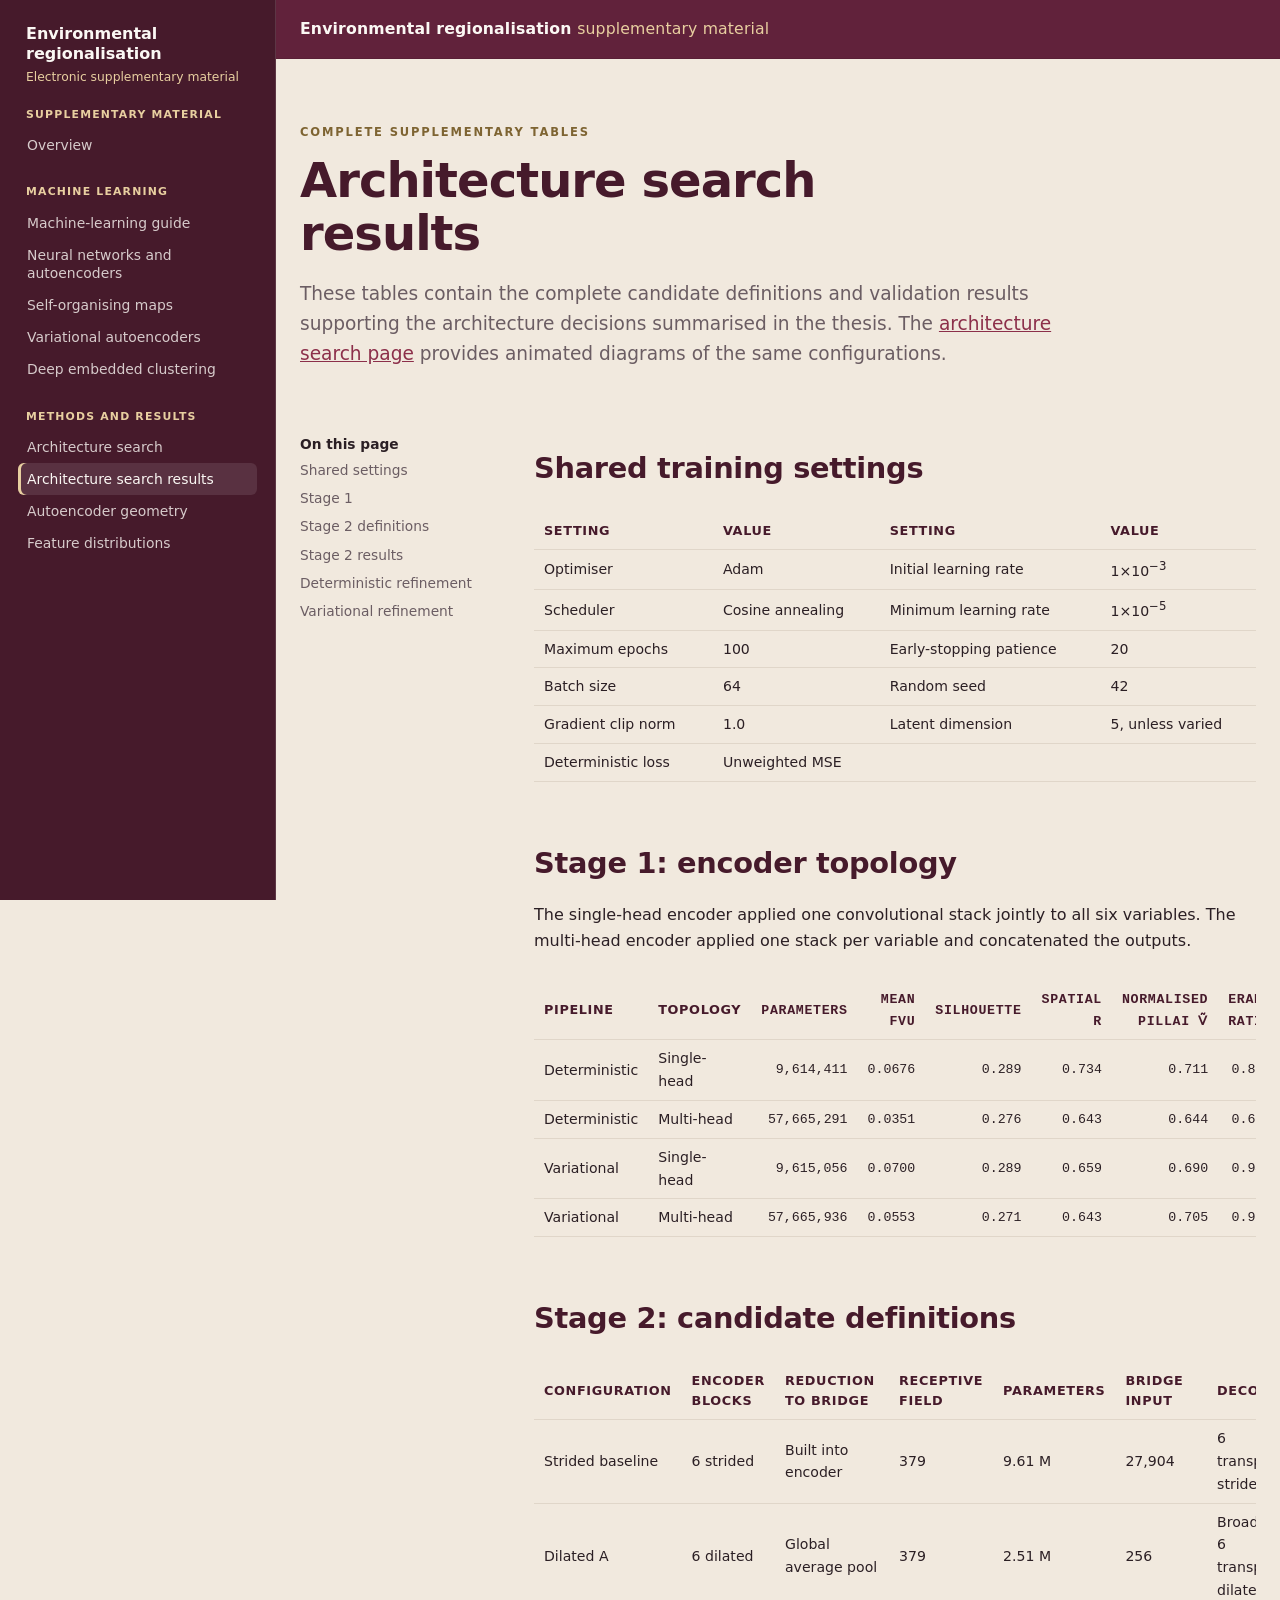
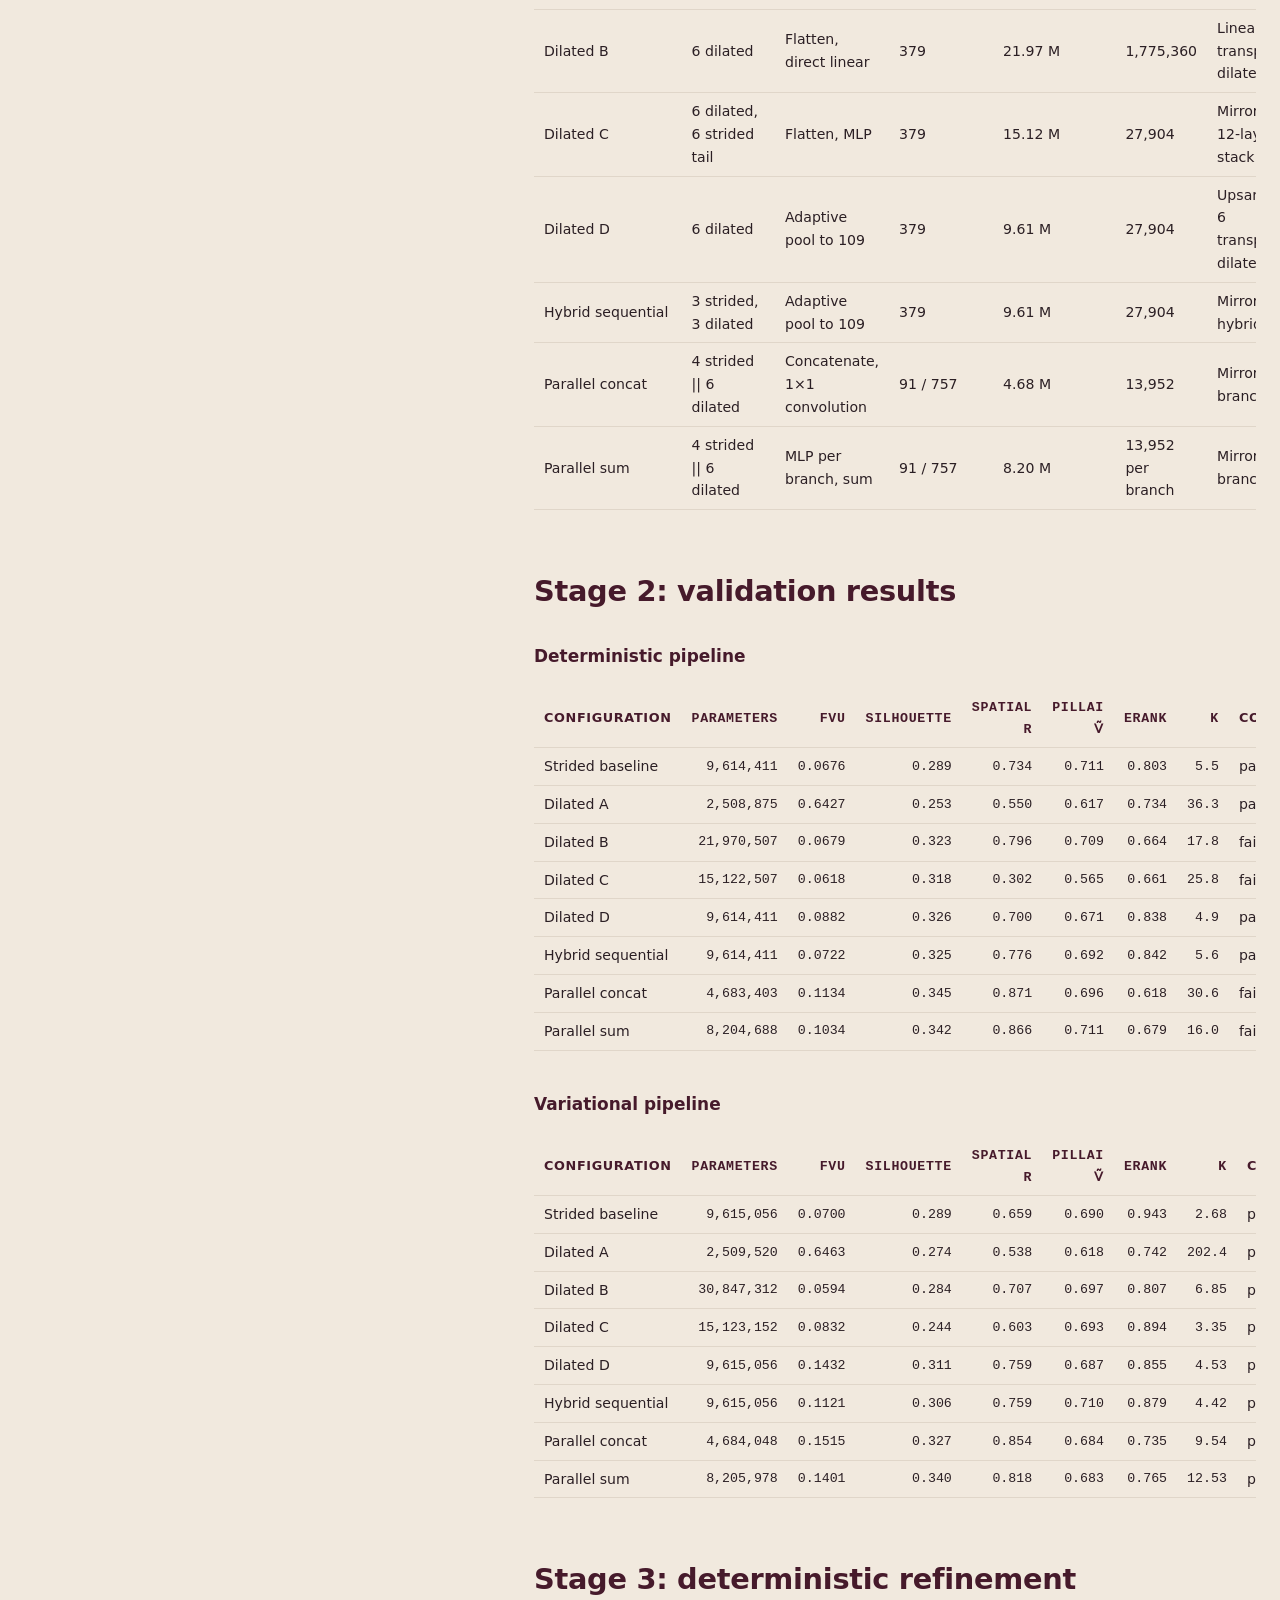
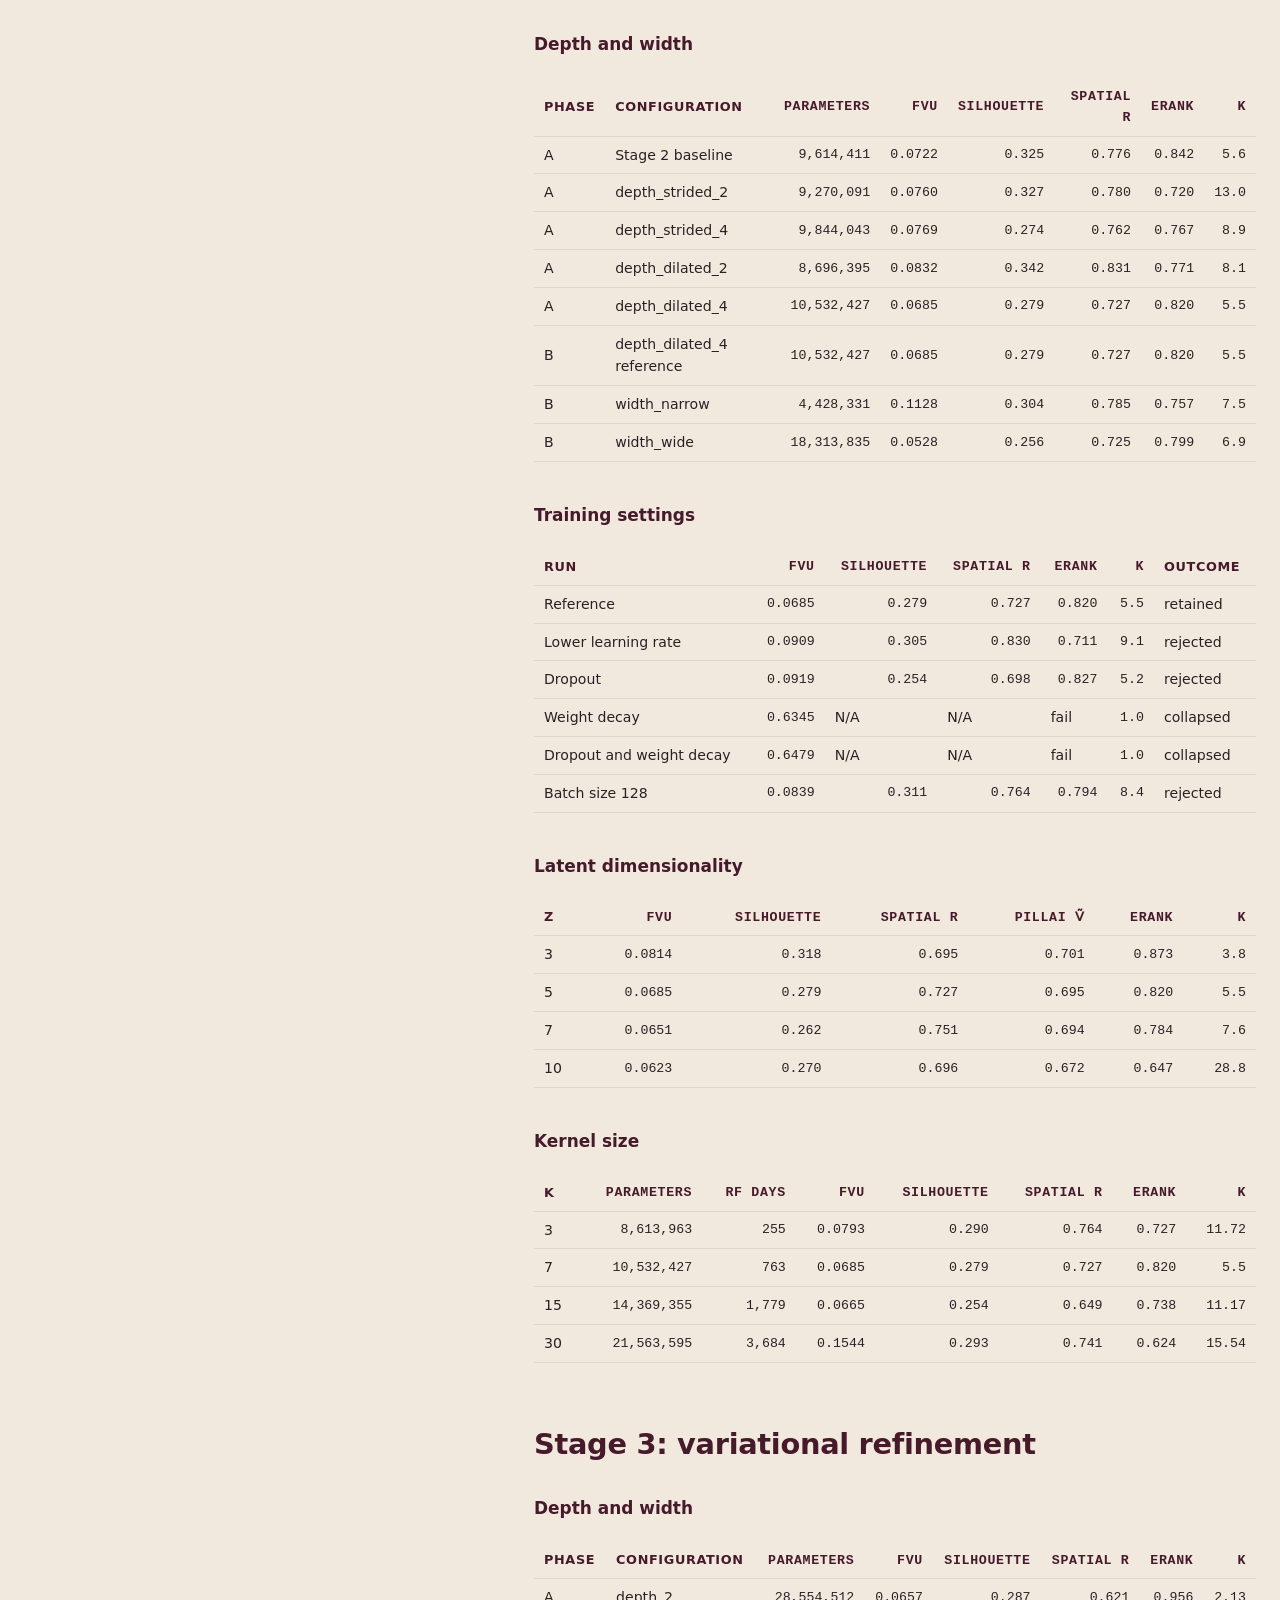
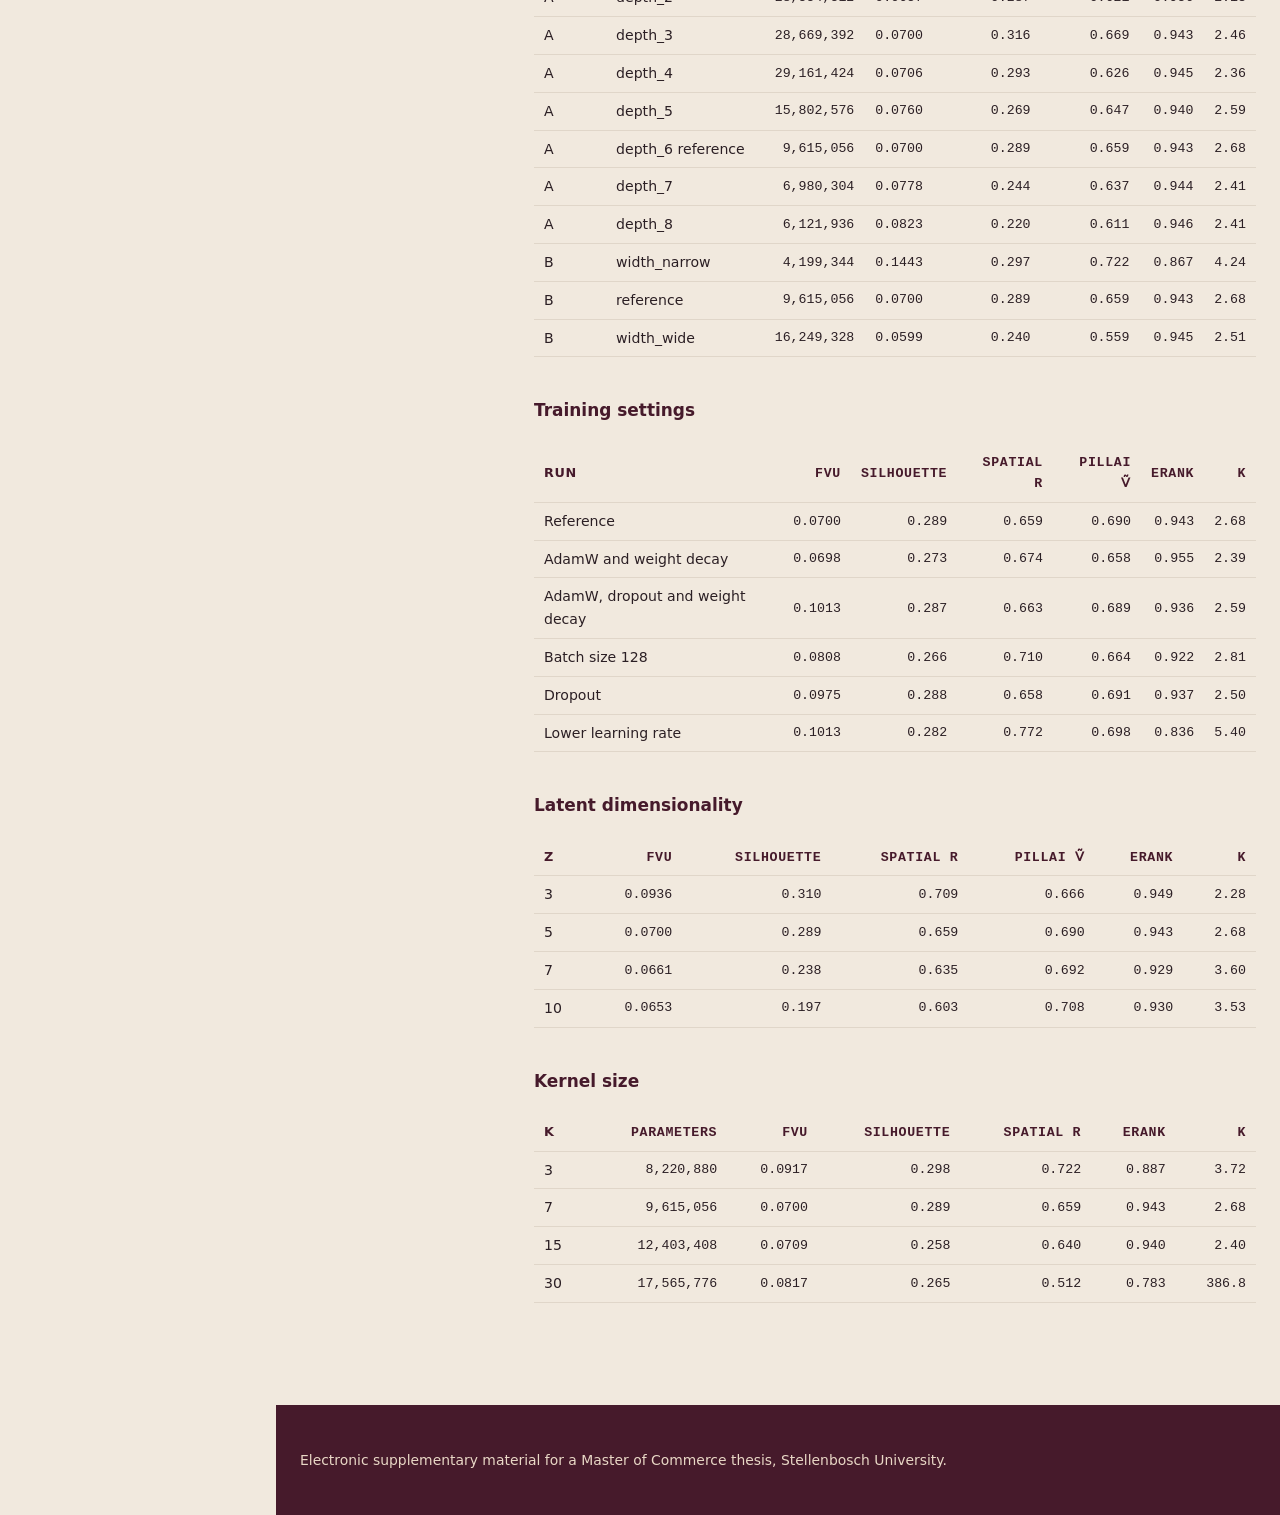
==== architecture-results.html @ 6220f5b0 "Expand machine-learning supplementary material" ====
<!doctype html>
<html lang="en-GB">
<head>
<meta charset="utf-8"><meta name="viewport" content="width=device-width, initial-scale=1">
<title>Architecture search results | Environmental regionalisation supplementary material</title>
<meta name="description" content="Complete candidate definitions and validation tables from the three-stage autoencoder architecture search.">
<meta name="robots" content="noindex, nofollow, noarchive, nosnippet, noimageindex, notranslate">
<link rel="stylesheet" href="css/styles.css"><script defer src="js/site-nav.js"></script>
</head>
<body data-page="architecture-results">
<header class="site-header"><div class="wrap"><a class="brand" href="index.html">Environmental regionalisation <span>supplementary material</span></a></div></header>
<main>
<section class="hero"><div class="wrap"><p class="eyebrow">Complete supplementary tables</p><h1>Architecture search results</h1><p class="lede">These tables contain the complete candidate definitions and validation results supporting the architecture decisions summarised in the thesis. The <a href="architectures.html">architecture search page</a> provides animated diagrams of the same configurations.</p></div></section>
<div class="wrap layout">
<aside class="toc" aria-label="Page contents"><strong>On this page</strong><a href="#settings">Shared settings</a><a href="#stage1">Stage 1</a><a href="#stage2-definitions">Stage 2 definitions</a><a href="#stage2-results">Stage 2 results</a><a href="#stage3-det">Deterministic refinement</a><a href="#stage3-vae">Variational refinement</a></aside>
<div class="longform">
<section id="settings"><h2>Shared training settings</h2><div class="table-scroll"><table><thead><tr><th>Setting</th><th>Value</th><th>Setting</th><th>Value</th></tr></thead><tbody><tr><td>Optimiser</td><td>Adam</td><td>Initial learning rate</td><td>1&times;10<sup>&minus;3</sup></td></tr><tr><td>Scheduler</td><td>Cosine annealing</td><td>Minimum learning rate</td><td>1&times;10<sup>&minus;5</sup></td></tr><tr><td>Maximum epochs</td><td>100</td><td>Early-stopping patience</td><td>20</td></tr><tr><td>Batch size</td><td>64</td><td>Random seed</td><td>42</td></tr><tr><td>Gradient clip norm</td><td>1.0</td><td>Latent dimension</td><td>5, unless varied</td></tr><tr><td>Deterministic loss</td><td>Unweighted MSE</td><td></td><td></td></tr></tbody></table></div></section>

<section id="stage1"><h2>Stage 1: encoder topology</h2><p>The single-head encoder applied one convolutional stack jointly to all six variables. The multi-head encoder applied one stack per variable and concatenated the outputs.</p><div class="table-scroll"><table><thead><tr><th>Pipeline</th><th>Topology</th><th class="num">Parameters</th><th class="num">Mean FVU</th><th class="num">Silhouette</th><th class="num">Spatial r</th><th class="num">Normalised Pillai V&#771;</th><th class="num">Erank ratio</th><th class="num">&kappa;</th><th>Collapse</th></tr></thead><tbody><tr><td>Deterministic</td><td>Single-head</td><td class="num">9,614,411</td><td class="num">0.0676</td><td class="num">0.289</td><td class="num">0.734</td><td class="num">0.711</td><td class="num">0.803</td><td class="num">5.5</td><td>pass</td></tr><tr><td>Deterministic</td><td>Multi-head</td><td class="num">57,665,291</td><td class="num">0.0351</td><td class="num">0.276</td><td class="num">0.643</td><td class="num">0.644</td><td class="num">0.614</td><td class="num">79.1</td><td>fail</td></tr><tr><td>Variational</td><td>Single-head</td><td class="num">9,615,056</td><td class="num">0.0700</td><td class="num">0.289</td><td class="num">0.659</td><td class="num">0.690</td><td class="num">0.943</td><td class="num">2.68</td><td>pass</td></tr><tr><td>Variational</td><td>Multi-head</td><td class="num">57,665,936</td><td class="num">0.0553</td><td class="num">0.271</td><td class="num">0.643</td><td class="num">0.705</td><td class="num">0.937</td><td class="num">2.90</td><td>pass</td></tr></tbody></table></div></section>

<section id="stage2-definitions"><h2>Stage 2: candidate definitions</h2><div class="table-scroll"><table><thead><tr><th>Configuration</th><th>Encoder blocks</th><th>Reduction to bridge</th><th>Receptive field</th><th>Parameters</th><th>Bridge input</th><th>Decoder</th></tr></thead><tbody><tr><td>Strided baseline</td><td>6 strided</td><td>Built into encoder</td><td>379</td><td>9.61 M</td><td>27,904</td><td>6 transposed strided</td></tr><tr><td>Dilated A</td><td>6 dilated</td><td>Global average pool</td><td>379</td><td>2.51 M</td><td>256</td><td>Broadcast, 6 transposed dilated</td></tr><tr><td>Dilated B</td><td>6 dilated</td><td>Flatten, direct linear</td><td>379</td><td>21.97 M</td><td>1,775,360</td><td>Linear, 6 transposed dilated</td></tr><tr><td>Dilated C</td><td>6 dilated, 6 strided tail</td><td>Flatten, MLP</td><td>379</td><td>15.12 M</td><td>27,904</td><td>Mirrored 12-layer stack</td></tr><tr><td>Dilated D</td><td>6 dilated</td><td>Adaptive pool to 109</td><td>379</td><td>9.61 M</td><td>27,904</td><td>Upsample, 6 transposed dilated</td></tr><tr><td>Hybrid sequential</td><td>3 strided, 3 dilated</td><td>Adaptive pool to 109</td><td>379</td><td>9.61 M</td><td>27,904</td><td>Mirrored hybrid</td></tr><tr><td>Parallel concat</td><td>4 strided || 6 dilated</td><td>Concatenate, 1&times;1 convolution</td><td>91 / 757</td><td>4.68 M</td><td>13,952</td><td>Mirrored branches</td></tr><tr><td>Parallel sum</td><td>4 strided || 6 dilated</td><td>MLP per branch, sum</td><td>91 / 757</td><td>8.20 M</td><td>13,952 per branch</td><td>Mirrored branches</td></tr></tbody></table></div></section>

<section id="stage2-results"><h2>Stage 2: validation results</h2><h3>Deterministic pipeline</h3><div class="table-scroll"><table><thead><tr><th>Configuration</th><th class="num">Parameters</th><th class="num">FVU</th><th class="num">Silhouette</th><th class="num">Spatial r</th><th class="num">Pillai V&#771;</th><th class="num">Erank</th><th class="num">&kappa;</th><th>Collapse</th></tr></thead><tbody>
<tr><td>Strided baseline</td><td class="num">9,614,411</td><td class="num">0.0676</td><td class="num">0.289</td><td class="num">0.734</td><td class="num">0.711</td><td class="num">0.803</td><td class="num">5.5</td><td>pass</td></tr><tr><td>Dilated A</td><td class="num">2,508,875</td><td class="num">0.6427</td><td class="num">0.253</td><td class="num">0.550</td><td class="num">0.617</td><td class="num">0.734</td><td class="num">36.3</td><td>pass</td></tr><tr><td>Dilated B</td><td class="num">21,970,507</td><td class="num">0.0679</td><td class="num">0.323</td><td class="num">0.796</td><td class="num">0.709</td><td class="num">0.664</td><td class="num">17.8</td><td>fail</td></tr><tr><td>Dilated C</td><td class="num">15,122,507</td><td class="num">0.0618</td><td class="num">0.318</td><td class="num">0.302</td><td class="num">0.565</td><td class="num">0.661</td><td class="num">25.8</td><td>fail</td></tr><tr><td>Dilated D</td><td class="num">9,614,411</td><td class="num">0.0882</td><td class="num">0.326</td><td class="num">0.700</td><td class="num">0.671</td><td class="num">0.838</td><td class="num">4.9</td><td>pass</td></tr><tr><td>Hybrid sequential</td><td class="num">9,614,411</td><td class="num">0.0722</td><td class="num">0.325</td><td class="num">0.776</td><td class="num">0.692</td><td class="num">0.842</td><td class="num">5.6</td><td>pass</td></tr><tr><td>Parallel concat</td><td class="num">4,683,403</td><td class="num">0.1134</td><td class="num">0.345</td><td class="num">0.871</td><td class="num">0.696</td><td class="num">0.618</td><td class="num">30.6</td><td>fail</td></tr><tr><td>Parallel sum</td><td class="num">8,204,688</td><td class="num">0.1034</td><td class="num">0.342</td><td class="num">0.866</td><td class="num">0.711</td><td class="num">0.679</td><td class="num">16.0</td><td>fail</td></tr></tbody></table></div>
<h3>Variational pipeline</h3><div class="table-scroll"><table><thead><tr><th>Configuration</th><th class="num">Parameters</th><th class="num">FVU</th><th class="num">Silhouette</th><th class="num">Spatial r</th><th class="num">Pillai V&#771;</th><th class="num">Erank</th><th class="num">&kappa;</th><th>Collapse</th></tr></thead><tbody>
<tr><td>Strided baseline</td><td class="num">9,615,056</td><td class="num">0.0700</td><td class="num">0.289</td><td class="num">0.659</td><td class="num">0.690</td><td class="num">0.943</td><td class="num">2.68</td><td>pass</td></tr><tr><td>Dilated A</td><td class="num">2,509,520</td><td class="num">0.6463</td><td class="num">0.274</td><td class="num">0.538</td><td class="num">0.618</td><td class="num">0.742</td><td class="num">202.4</td><td>pass</td></tr><tr><td>Dilated B</td><td class="num">30,847,312</td><td class="num">0.0594</td><td class="num">0.284</td><td class="num">0.707</td><td class="num">0.697</td><td class="num">0.807</td><td class="num">6.85</td><td>pass</td></tr><tr><td>Dilated C</td><td class="num">15,123,152</td><td class="num">0.0832</td><td class="num">0.244</td><td class="num">0.603</td><td class="num">0.693</td><td class="num">0.894</td><td class="num">3.35</td><td>pass</td></tr><tr><td>Dilated D</td><td class="num">9,615,056</td><td class="num">0.1432</td><td class="num">0.311</td><td class="num">0.759</td><td class="num">0.687</td><td class="num">0.855</td><td class="num">4.53</td><td>pass</td></tr><tr><td>Hybrid sequential</td><td class="num">9,615,056</td><td class="num">0.1121</td><td class="num">0.306</td><td class="num">0.759</td><td class="num">0.710</td><td class="num">0.879</td><td class="num">4.42</td><td>pass</td></tr><tr><td>Parallel concat</td><td class="num">4,684,048</td><td class="num">0.1515</td><td class="num">0.327</td><td class="num">0.854</td><td class="num">0.684</td><td class="num">0.735</td><td class="num">9.54</td><td>pass</td></tr><tr><td>Parallel sum</td><td class="num">8,205,978</td><td class="num">0.1401</td><td class="num">0.340</td><td class="num">0.818</td><td class="num">0.683</td><td class="num">0.765</td><td class="num">12.53</td><td>pass</td></tr></tbody></table></div></section>

<section id="stage3-det"><h2>Stage 3: deterministic refinement</h2><h3>Depth and width</h3><div class="table-scroll"><table><thead><tr><th>Phase</th><th>Configuration</th><th class="num">Parameters</th><th class="num">FVU</th><th class="num">Silhouette</th><th class="num">Spatial r</th><th class="num">Erank</th><th class="num">&kappa;</th></tr></thead><tbody><tr><td>A</td><td>Stage 2 baseline</td><td class="num">9,614,411</td><td class="num">0.0722</td><td class="num">0.325</td><td class="num">0.776</td><td class="num">0.842</td><td class="num">5.6</td></tr><tr><td>A</td><td>depth_strided_2</td><td class="num">9,270,091</td><td class="num">0.0760</td><td class="num">0.327</td><td class="num">0.780</td><td class="num">0.720</td><td class="num">13.0</td></tr><tr><td>A</td><td>depth_strided_4</td><td class="num">9,844,043</td><td class="num">0.0769</td><td class="num">0.274</td><td class="num">0.762</td><td class="num">0.767</td><td class="num">8.9</td></tr><tr><td>A</td><td>depth_dilated_2</td><td class="num">8,696,395</td><td class="num">0.0832</td><td class="num">0.342</td><td class="num">0.831</td><td class="num">0.771</td><td class="num">8.1</td></tr><tr><td>A</td><td>depth_dilated_4</td><td class="num">10,532,427</td><td class="num">0.0685</td><td class="num">0.279</td><td class="num">0.727</td><td class="num">0.820</td><td class="num">5.5</td></tr><tr><td>B</td><td>depth_dilated_4 reference</td><td class="num">10,532,427</td><td class="num">0.0685</td><td class="num">0.279</td><td class="num">0.727</td><td class="num">0.820</td><td class="num">5.5</td></tr><tr><td>B</td><td>width_narrow</td><td class="num">4,428,331</td><td class="num">0.1128</td><td class="num">0.304</td><td class="num">0.785</td><td class="num">0.757</td><td class="num">7.5</td></tr><tr><td>B</td><td>width_wide</td><td class="num">18,313,835</td><td class="num">0.0528</td><td class="num">0.256</td><td class="num">0.725</td><td class="num">0.799</td><td class="num">6.9</td></tr></tbody></table></div>
<h3>Training settings</h3><div class="table-scroll"><table><thead><tr><th>Run</th><th class="num">FVU</th><th class="num">Silhouette</th><th class="num">Spatial r</th><th class="num">Erank</th><th class="num">&kappa;</th><th>Outcome</th></tr></thead><tbody><tr><td>Reference</td><td class="num">0.0685</td><td class="num">0.279</td><td class="num">0.727</td><td class="num">0.820</td><td class="num">5.5</td><td>retained</td></tr><tr><td>Lower learning rate</td><td class="num">0.0909</td><td class="num">0.305</td><td class="num">0.830</td><td class="num">0.711</td><td class="num">9.1</td><td>rejected</td></tr><tr><td>Dropout</td><td class="num">0.0919</td><td class="num">0.254</td><td class="num">0.698</td><td class="num">0.827</td><td class="num">5.2</td><td>rejected</td></tr><tr><td>Weight decay</td><td class="num">0.6345</td><td>N/A</td><td>N/A</td><td>fail</td><td class="num">1.0</td><td>collapsed</td></tr><tr><td>Dropout and weight decay</td><td class="num">0.6479</td><td>N/A</td><td>N/A</td><td>fail</td><td class="num">1.0</td><td>collapsed</td></tr><tr><td>Batch size 128</td><td class="num">0.0839</td><td class="num">0.311</td><td class="num">0.764</td><td class="num">0.794</td><td class="num">8.4</td><td>rejected</td></tr></tbody></table></div>
<h3>Latent dimensionality</h3><div class="table-scroll"><table><thead><tr><th>z</th><th class="num">FVU</th><th class="num">Silhouette</th><th class="num">Spatial r</th><th class="num">Pillai V&#771;</th><th class="num">Erank</th><th class="num">&kappa;</th></tr></thead><tbody><tr><td>3</td><td class="num">0.0814</td><td class="num">0.318</td><td class="num">0.695</td><td class="num">0.701</td><td class="num">0.873</td><td class="num">3.8</td></tr><tr><td>5</td><td class="num">0.0685</td><td class="num">0.279</td><td class="num">0.727</td><td class="num">0.695</td><td class="num">0.820</td><td class="num">5.5</td></tr><tr><td>7</td><td class="num">0.0651</td><td class="num">0.262</td><td class="num">0.751</td><td class="num">0.694</td><td class="num">0.784</td><td class="num">7.6</td></tr><tr><td>10</td><td class="num">0.0623</td><td class="num">0.270</td><td class="num">0.696</td><td class="num">0.672</td><td class="num">0.647</td><td class="num">28.8</td></tr></tbody></table></div>
<h3>Kernel size</h3><div class="table-scroll"><table><thead><tr><th>k</th><th class="num">Parameters</th><th class="num">RF days</th><th class="num">FVU</th><th class="num">Silhouette</th><th class="num">Spatial r</th><th class="num">Erank</th><th class="num">&kappa;</th></tr></thead><tbody><tr><td>3</td><td class="num">8,613,963</td><td class="num">255</td><td class="num">0.0793</td><td class="num">0.290</td><td class="num">0.764</td><td class="num">0.727</td><td class="num">11.72</td></tr><tr><td>7</td><td class="num">10,532,427</td><td class="num">763</td><td class="num">0.0685</td><td class="num">0.279</td><td class="num">0.727</td><td class="num">0.820</td><td class="num">5.5</td></tr><tr><td>15</td><td class="num">14,369,355</td><td class="num">1,779</td><td class="num">0.0665</td><td class="num">0.254</td><td class="num">0.649</td><td class="num">0.738</td><td class="num">11.17</td></tr><tr><td>30</td><td class="num">21,563,595</td><td class="num">3,684</td><td class="num">0.1544</td><td class="num">0.293</td><td class="num">0.741</td><td class="num">0.624</td><td class="num">15.54</td></tr></tbody></table></div></section>

<section id="stage3-vae"><h2>Stage 3: variational refinement</h2><h3>Depth and width</h3><div class="table-scroll"><table><thead><tr><th>Phase</th><th>Configuration</th><th class="num">Parameters</th><th class="num">FVU</th><th class="num">Silhouette</th><th class="num">Spatial r</th><th class="num">Erank</th><th class="num">&kappa;</th></tr></thead><tbody><tr><td>A</td><td>depth_2</td><td class="num">28,554,512</td><td class="num">0.0657</td><td class="num">0.287</td><td class="num">0.621</td><td class="num">0.956</td><td class="num">2.13</td></tr><tr><td>A</td><td>depth_3</td><td class="num">28,669,392</td><td class="num">0.0700</td><td class="num">0.316</td><td class="num">0.669</td><td class="num">0.943</td><td class="num">2.46</td></tr><tr><td>A</td><td>depth_4</td><td class="num">29,161,424</td><td class="num">0.0706</td><td class="num">0.293</td><td class="num">0.626</td><td class="num">0.945</td><td class="num">2.36</td></tr><tr><td>A</td><td>depth_5</td><td class="num">15,802,576</td><td class="num">0.0760</td><td class="num">0.269</td><td class="num">0.647</td><td class="num">0.940</td><td class="num">2.59</td></tr><tr><td>A</td><td>depth_6 reference</td><td class="num">9,615,056</td><td class="num">0.0700</td><td class="num">0.289</td><td class="num">0.659</td><td class="num">0.943</td><td class="num">2.68</td></tr><tr><td>A</td><td>depth_7</td><td class="num">6,980,304</td><td class="num">0.0778</td><td class="num">0.244</td><td class="num">0.637</td><td class="num">0.944</td><td class="num">2.41</td></tr><tr><td>A</td><td>depth_8</td><td class="num">6,121,936</td><td class="num">0.0823</td><td class="num">0.220</td><td class="num">0.611</td><td class="num">0.946</td><td class="num">2.41</td></tr><tr><td>B</td><td>width_narrow</td><td class="num">4,199,344</td><td class="num">0.1443</td><td class="num">0.297</td><td class="num">0.722</td><td class="num">0.867</td><td class="num">4.24</td></tr><tr><td>B</td><td>reference</td><td class="num">9,615,056</td><td class="num">0.0700</td><td class="num">0.289</td><td class="num">0.659</td><td class="num">0.943</td><td class="num">2.68</td></tr><tr><td>B</td><td>width_wide</td><td class="num">16,249,328</td><td class="num">0.0599</td><td class="num">0.240</td><td class="num">0.559</td><td class="num">0.945</td><td class="num">2.51</td></tr></tbody></table></div>
<h3>Training settings</h3><div class="table-scroll"><table><thead><tr><th>Run</th><th class="num">FVU</th><th class="num">Silhouette</th><th class="num">Spatial r</th><th class="num">Pillai V&#771;</th><th class="num">Erank</th><th class="num">&kappa;</th></tr></thead><tbody><tr><td>Reference</td><td class="num">0.0700</td><td class="num">0.289</td><td class="num">0.659</td><td class="num">0.690</td><td class="num">0.943</td><td class="num">2.68</td></tr><tr><td>AdamW and weight decay</td><td class="num">0.0698</td><td class="num">0.273</td><td class="num">0.674</td><td class="num">0.658</td><td class="num">0.955</td><td class="num">2.39</td></tr><tr><td>AdamW, dropout and weight decay</td><td class="num">0.1013</td><td class="num">0.287</td><td class="num">0.663</td><td class="num">0.689</td><td class="num">0.936</td><td class="num">2.59</td></tr><tr><td>Batch size 128</td><td class="num">0.0808</td><td class="num">0.266</td><td class="num">0.710</td><td class="num">0.664</td><td class="num">0.922</td><td class="num">2.81</td></tr><tr><td>Dropout</td><td class="num">0.0975</td><td class="num">0.288</td><td class="num">0.658</td><td class="num">0.691</td><td class="num">0.937</td><td class="num">2.50</td></tr><tr><td>Lower learning rate</td><td class="num">0.1013</td><td class="num">0.282</td><td class="num">0.772</td><td class="num">0.698</td><td class="num">0.836</td><td class="num">5.40</td></tr></tbody></table></div>
<h3>Latent dimensionality</h3><div class="table-scroll"><table><thead><tr><th>z</th><th class="num">FVU</th><th class="num">Silhouette</th><th class="num">Spatial r</th><th class="num">Pillai V&#771;</th><th class="num">Erank</th><th class="num">&kappa;</th></tr></thead><tbody><tr><td>3</td><td class="num">0.0936</td><td class="num">0.310</td><td class="num">0.709</td><td class="num">0.666</td><td class="num">0.949</td><td class="num">2.28</td></tr><tr><td>5</td><td class="num">0.0700</td><td class="num">0.289</td><td class="num">0.659</td><td class="num">0.690</td><td class="num">0.943</td><td class="num">2.68</td></tr><tr><td>7</td><td class="num">0.0661</td><td class="num">0.238</td><td class="num">0.635</td><td class="num">0.692</td><td class="num">0.929</td><td class="num">3.60</td></tr><tr><td>10</td><td class="num">0.0653</td><td class="num">0.197</td><td class="num">0.603</td><td class="num">0.708</td><td class="num">0.930</td><td class="num">3.53</td></tr></tbody></table></div>
<h3>Kernel size</h3><div class="table-scroll"><table><thead><tr><th>k</th><th class="num">Parameters</th><th class="num">FVU</th><th class="num">Silhouette</th><th class="num">Spatial r</th><th class="num">Erank</th><th class="num">&kappa;</th></tr></thead><tbody><tr><td>3</td><td class="num">8,220,880</td><td class="num">0.0917</td><td class="num">0.298</td><td class="num">0.722</td><td class="num">0.887</td><td class="num">3.72</td></tr><tr><td>7</td><td class="num">9,615,056</td><td class="num">0.0700</td><td class="num">0.289</td><td class="num">0.659</td><td class="num">0.943</td><td class="num">2.68</td></tr><tr><td>15</td><td class="num">12,403,408</td><td class="num">0.0709</td><td class="num">0.258</td><td class="num">0.640</td><td class="num">0.940</td><td class="num">2.40</td></tr><tr><td>30</td><td class="num">17,565,776</td><td class="num">0.0817</td><td class="num">0.265</td><td class="num">0.512</td><td class="num">0.783</td><td class="num">386.8</td></tr></tbody></table></div></section>
</div></div>
</main>
<footer class="site-footer"><div class="wrap"><p>Electronic supplementary material for a Master of Commerce thesis, Stellenbosch University.</p></div></footer>
</body>
</html>
---- css/styles.css ----
/* Supplementary material site
   Palette and rhythm follow the poster website so the two read as one family. */

:root {
  --page: #F1E9DE;
  --paper: #FBF8F4;
  --ink: #2B1F24;
  --muted: #6B5D63;
  --heading: #461A2B;
  --eyebrow: #7E6432;
  --border: #E0D6C9;
  --header-bg: #61223B;
  --header-text: #FBF8F4;
  --header-sub: #E8CFA0;
  --footer-bg: #461A2B;
  --footer-text: #E9D8C6;
  --card-shadow: 0 18px 50px -28px rgba(70, 26, 43, 0.45);
  --accent: #8C2F4A;
  --accent-soft: rgba(140, 47, 74, 0.10);
  --ok: #3F6B4A;
  --warn: #9A5B18;
  --bad: #93312C;

  /* diagram tokens, read by the canvas engine */
  --d-strided: #61223B;
  --d-dilated: #8C6B2F;
  --d-pool: #4A6670;
  --d-mlp: #3F6B4A;
  --d-latent: #C2761F;
  --d-grid: #D9CDBD;

  --font: 'Inter', 'Segoe UI', system-ui, -apple-system, Roboto, Helvetica, Arial, sans-serif;
  --mono: 'JetBrains Mono', 'SFMono-Regular', Consolas, 'Liberation Mono', monospace;
  --radius-md: 8px;
  --radius-lg: 14px;
  --radius-xl: 18px;
  --wrap: 1120px;
}

* { box-sizing: border-box; }

html { scroll-behavior: smooth; }

body {
  margin: 0;
  background: var(--page);
  color: var(--ink);
  font-family: var(--font);
  font-size: 16px;
  line-height: 1.62;
  -webkit-font-smoothing: antialiased;
}

.wrap { max-width: var(--wrap); margin: 0 auto; padding: 0 24px; }

/* ---------- header ---------- */

.site-header {
  background: var(--header-bg);
  color: var(--header-text);
  position: sticky;
  top: 0;
  z-index: 50;
  border-bottom: 1px solid rgba(0, 0, 0, 0.08);
}
.site-header .wrap {
  min-height: 58px;
  display: flex;
  align-items: center;
  gap: 18px;
}
.brand {
  font-weight: 650;
  letter-spacing: 0.01em;
  color: var(--header-text);
  text-decoration: none;
  font-size: 0.98rem;
}
.brand span { color: var(--header-sub); font-weight: 400; }
.nav { margin-left: auto; display: flex; align-items: center; gap: 20px; }
.nav a {
  color: var(--header-text);
  text-decoration: none;
  font-size: 0.9rem;
  opacity: 0.86;
  border-bottom: 1px solid transparent;
  padding-bottom: 2px;
}
.nav a:hover, .nav a[aria-current='page'] { opacity: 1; border-bottom-color: var(--header-sub); }

/* ---------- supplementary-page navigation ---------- */

.has-site-sidebar { padding-left: 276px; }
.has-site-sidebar .site-header .nav { display: none; }
.site-sidebar {
  position: fixed;
  inset: 0 auto 0 0;
  z-index: 80;
  width: 276px;
  overflow-y: auto;
  padding: 24px 18px 32px;
  background: var(--heading);
  color: var(--header-text);
  border-right: 1px solid rgba(255,255,255,0.12);
}
.site-sidebar-brand {
  display: block;
  padding: 0 8px 20px;
  color: var(--header-text);
  text-decoration: none;
  font-weight: 680;
  line-height: 1.28;
}
.site-sidebar-brand span {
  display: block;
  margin-top: 5px;
  color: var(--header-sub);
  font-size: 0.77rem;
  font-weight: 450;
}
.site-nav-group + .site-nav-group { margin-top: 22px; }
.site-nav-label {
  margin: 0 8px 6px;
  color: var(--header-sub);
  font-size: 0.68rem;
  font-weight: 700;
  letter-spacing: 0.11em;
  text-transform: uppercase;
}
.site-sidebar nav a,
.mobile-site-nav nav a {
  display: block;
  padding: 7px 9px;
  border-radius: 6px;
  color: rgba(251,248,244,0.80);
  font-size: 0.87rem;
  line-height: 1.3;
  text-decoration: none;
}
.site-sidebar nav a:hover,
.site-sidebar nav a[aria-current='page'] {
  background: rgba(255,255,255,0.10);
  color: var(--header-text);
}
.site-sidebar nav a[aria-current='page'] { box-shadow: inset 3px 0 0 var(--header-sub); }
.mobile-site-nav { display: none; }


/* ---------- hero ---------- */

.hero { padding: 64px 0 40px; }
.eyebrow {
  text-transform: uppercase;
  letter-spacing: 0.16em;
  font-size: 0.72rem;
  font-weight: 650;
  color: var(--eyebrow);
  margin: 0 0 12px;
}
.hero h1 {
  font-size: clamp(1.9rem, 4.2vw, 3rem);
  line-height: 1.12;
  margin: 0 0 18px;
  color: var(--heading);
  letter-spacing: -0.02em;
  max-width: 20ch;
}
.lede { font-size: clamp(1.02rem, 1.6vw, 1.16rem); color: var(--muted); max-width: 68ch; margin: 0 0 24px; }
.byline { font-size: 0.92rem; color: var(--muted); margin: 0; }
.byline strong { color: var(--ink); font-weight: 600; }

/* ---------- sections ---------- */

section { padding: 42px 0; }
h2 {
  font-size: clamp(1.35rem, 2.4vw, 1.8rem);
  color: var(--heading);
  margin: 0 0 10px;
  letter-spacing: -0.01em;
}
h3 { font-size: 1.06rem; color: var(--heading); margin: 28px 0 8px; }
.section-lede { color: var(--muted); max-width: 72ch; margin: 0 0 22px; }
p { max-width: 74ch; }

.card {
  background: var(--paper);
  border: 1px solid var(--border);
  border-radius: var(--radius-lg);
  box-shadow: var(--card-shadow);
  padding: 22px;
  margin: 18px 0;
}

.grid { display: grid; gap: 16px; }
.grid-2 { grid-template-columns: repeat(2, minmax(0, 1fr)); }
.grid-3 { grid-template-columns: repeat(3, minmax(0, 1fr)); }
.grid-4 { grid-template-columns: repeat(4, minmax(0, 1fr)); }

.stat { background: var(--paper); border: 1px solid var(--border); border-radius: var(--radius-md); padding: 16px 18px; }
.stat .n { font-size: 1.5rem; font-weight: 680; color: var(--heading); font-variant-numeric: tabular-nums; display: block; line-height: 1.2; }
.stat .k { font-size: 0.8rem; color: var(--muted); display: block; margin-top: 4px; }

/* ---------- architecture cards ---------- */

.arch-card { scroll-margin-top: 80px; }
.arch-head { display: flex; align-items: baseline; gap: 12px; flex-wrap: wrap; margin-bottom: 4px; }
.arch-head h3 { margin: 0; font-size: 1.14rem; }
.tag {
  font-size: 0.7rem;
  text-transform: uppercase;
  letter-spacing: 0.09em;
  font-weight: 650;
  padding: 3px 9px;
  border-radius: 999px;
  border: 1px solid var(--border);
  color: var(--muted);
  white-space: nowrap;
}
.tag.selected { background: rgba(63, 107, 74, 0.13); color: var(--ok); border-color: rgba(63, 107, 74, 0.35); }
.tag.retained { background: rgba(63, 107, 74, 0.10); color: var(--ok); border-color: rgba(63, 107, 74, 0.28); }
.tag.eliminated { background: rgba(147, 49, 44, 0.10); color: var(--bad); border-color: rgba(147, 49, 44, 0.28); }
.tag.reference { background: var(--accent-soft); color: var(--accent); border-color: rgba(140, 47, 74, 0.28); }

.arch-tagline { color: var(--muted); margin: 6px 0 14px; font-size: 0.95rem; max-width: 78ch; }

.canvas-wrap { position: relative; width: 100%; background: var(--paper); border: 1px solid var(--border); border-radius: var(--radius-md); overflow: hidden; }
canvas.arch { display: block; width: 100%; height: 340px; }
canvas.arch.mid { height: 390px; }
canvas.arch.tall { height: 460px; }
canvas.op { display: block; width: 100%; height: 210px; }
canvas.recon { display: block; width: 100%; height: 520px; }
canvas.op.tall { height: 300px; }
canvas.op.xl { height: 430px; }

.controls { display: flex; align-items: center; gap: 12px; margin-top: 10px; flex-wrap: wrap; }
.controls button {
  font: inherit;
  font-size: 0.84rem;
  padding: 6px 14px;
  border-radius: 999px;
  border: 1px solid var(--border);
  background: var(--paper);
  color: var(--ink);
  cursor: pointer;
}
.controls button:hover { border-color: var(--accent); color: var(--accent); }
.controls input[type='range'] { flex: 1; min-width: 140px; accent-color: var(--accent); }
.phase-label { font-size: 0.82rem; color: var(--muted); font-variant-numeric: tabular-nums; min-width: 20ch; }

/* ---------- spec tables ---------- */

table { border-collapse: collapse; width: 100%; font-size: 0.88rem; margin: 12px 0; }
th, td { text-align: left; padding: 7px 10px; border-bottom: 1px solid var(--border); }
th { font-weight: 640; color: var(--heading); font-size: 0.8rem; text-transform: uppercase; letter-spacing: 0.05em; }
td.num, th.num { text-align: right; font-variant-numeric: tabular-nums; font-family: var(--mono); font-size: 0.83rem; }
.table-scroll { overflow-x: auto; }

.chips { display: flex; flex-wrap: wrap; gap: 7px; margin: 10px 0 2px; }
.chip {
  font-size: 0.78rem;
  font-family: var(--mono);
  padding: 4px 10px;
  border-radius: var(--radius-md);
  border: 1px solid var(--border);
  background: var(--page);
  color: var(--muted);
}
.chip b { color: var(--ink); font-weight: 600; }

.picker { display: flex; flex-wrap: wrap; gap: 8px; margin: 4px 0 16px; }
.picker button {
  font: inherit;
  font-size: 0.82rem;
  padding: 6px 13px;
  border-radius: 999px;
  border: 1px solid var(--border);
  background: var(--paper);
  color: var(--muted);
  cursor: pointer;
}
.picker button[aria-pressed='true'] { background: var(--accent); border-color: var(--accent); color: #fff; font-weight: 600; }

/* ---------- notes ---------- */

.note {
  border-left: 3px solid var(--eyebrow);
  background: var(--paper);
  padding: 12px 16px;
  border-radius: 0 var(--radius-md) var(--radius-md) 0;
  margin: 16px 0;
  font-size: 0.92rem;
}
.note.warn { border-left-color: var(--warn); }
.note.flag { border-left-color: var(--bad); }
.note strong { color: var(--heading); }
.note p { margin: 0; max-width: none; }
.note p + p { margin-top: 8px; }

figcaption, .fig-note { font-size: 0.84rem; color: var(--muted); margin-top: 8px; }

.legend { display: flex; flex-wrap: wrap; gap: 16px; margin: 12px 0 0; font-size: 0.82rem; color: var(--muted); }
.legend span { display: inline-flex; align-items: center; gap: 7px; }
.swatch { width: 13px; height: 13px; border-radius: 3px; display: inline-block; }

a { color: var(--accent); }
code { font-family: var(--mono); font-size: 0.88em; background: var(--accent-soft); padding: 1px 5px; border-radius: 4px; }

.site-footer { background: var(--footer-bg); color: var(--footer-text); margin-top: 56px; padding: 30px 0; font-size: 0.87rem; }
.site-footer a { color: var(--footer-text); }

.toc { position: sticky; top: 70px; align-self: start; font-size: 0.86rem; }
.toc a { display: block; padding: 3px 0; color: var(--muted); text-decoration: none; }
.toc a:hover { color: var(--accent); }
.layout { display: grid; grid-template-columns: 200px minmax(0, 1fr); gap: 34px; }

@media (max-width: 900px) {
  .has-site-sidebar { padding-left: 0; }
  .site-sidebar { display: none; }
  .mobile-site-nav {
    display: block;
    margin: 14px 18px 0;
    border: 1px solid var(--border);
    border-radius: var(--radius-md);
    background: var(--paper);
  }
  .mobile-site-nav summary {
    cursor: pointer;
    padding: 11px 14px;
    color: var(--heading);
    font-weight: 650;
  }
  .mobile-site-nav nav { padding: 0 8px 10px; }
  .mobile-site-nav .site-nav-group + .site-nav-group { margin-top: 10px; }
  .mobile-site-nav .site-nav-label { color: var(--eyebrow); margin-top: 10px; }
  .mobile-site-nav nav a { color: var(--muted); }
  .mobile-site-nav nav a[aria-current='page'] { background: var(--accent-soft); color: var(--accent); }
  .layout { grid-template-columns: 1fr; }
  .toc { position: static; display: none; }
  .grid-3, .grid-4 { grid-template-columns: repeat(2, minmax(0, 1fr)); }
}
@media (max-width: 620px) {
  .grid-2, .grid-3, .grid-4 { grid-template-columns: 1fr; }
  canvas.arch { height: 280px; }
  canvas.recon { height: 430px; }
  canvas.op.tall { height: 260px; }
  canvas.op.xl { height: 360px; }
  canvas.arch.mid { height: 330px; }
  canvas.arch.tall { height: 400px; }
  .hero { padding: 40px 0 28px; }
  .nav { gap: 12px; }
  .nav a.hide-sm { display: none; }
}

@media (prefers-reduced-motion: reduce) {
  html { scroll-behavior: auto; }
}


.eq {
  background: var(--page);
  border: 1px solid var(--border);
  border-radius: var(--radius-md);
  padding: 14px 16px;
  margin: 16px 0;
  overflow-x: auto;
  text-align: center;
}
.eq math { font-size: 1.12rem; color: var(--heading); }
.eq math + math { margin-top: 10px; }
math { font-family: 'Latin Modern Math', 'Cambria Math', 'STIX Two Math', serif; }
@media (max-width: 620px) { .eq math { font-size: 1rem; } }

/* ---------- long-form supplementary pages ---------- */

.longform { min-width: 0; }
.longform section { padding: 12px 0 34px; }
.longform h2 { scroll-margin-top: 78px; }
.longform p { max-width: 78ch; }

.figure-panel {
  background: var(--paper);
  border: 1px solid var(--border);
  border-radius: var(--radius-lg);
  box-shadow: var(--card-shadow);
  padding: 18px;
  margin: 22px 0;
}
.figure-panel img {
  display: block;
  max-width: 100%;
  max-height: 560px;
  width: auto;
  height: auto;
  margin: 0 auto;
}
.figure-panel figcaption { max-width: 78ch; margin: 12px auto 0; }

.procedure ol { margin: 0; padding-left: 1.35rem; }
.procedure li + li { margin-top: 8px; }
.source-list { max-width: 78ch; padding-left: 1.25rem; }
.source-list li + li { margin-top: 12px; }

/* ---------- feature-distribution gallery ---------- */

.plot-grid {
  display: grid;
  grid-template-columns: minmax(0, 1fr);
  gap: 24px;
  margin-top: 18px;
}
.plot-card {
  background: var(--paper);
  border: 1px solid var(--border);
  border-radius: var(--radius-lg);
  box-shadow: var(--card-shadow);
  padding: 14px;
  margin: 0;
}
.plot-card a { display: block; }
.plot-card img {
  display: block;
  width: 100%;
  height: auto;
  margin: 0 auto;
}
.plot-card figcaption {
  margin: 10px 4px 2px;
  color: var(--heading);
  font-weight: 600;
}
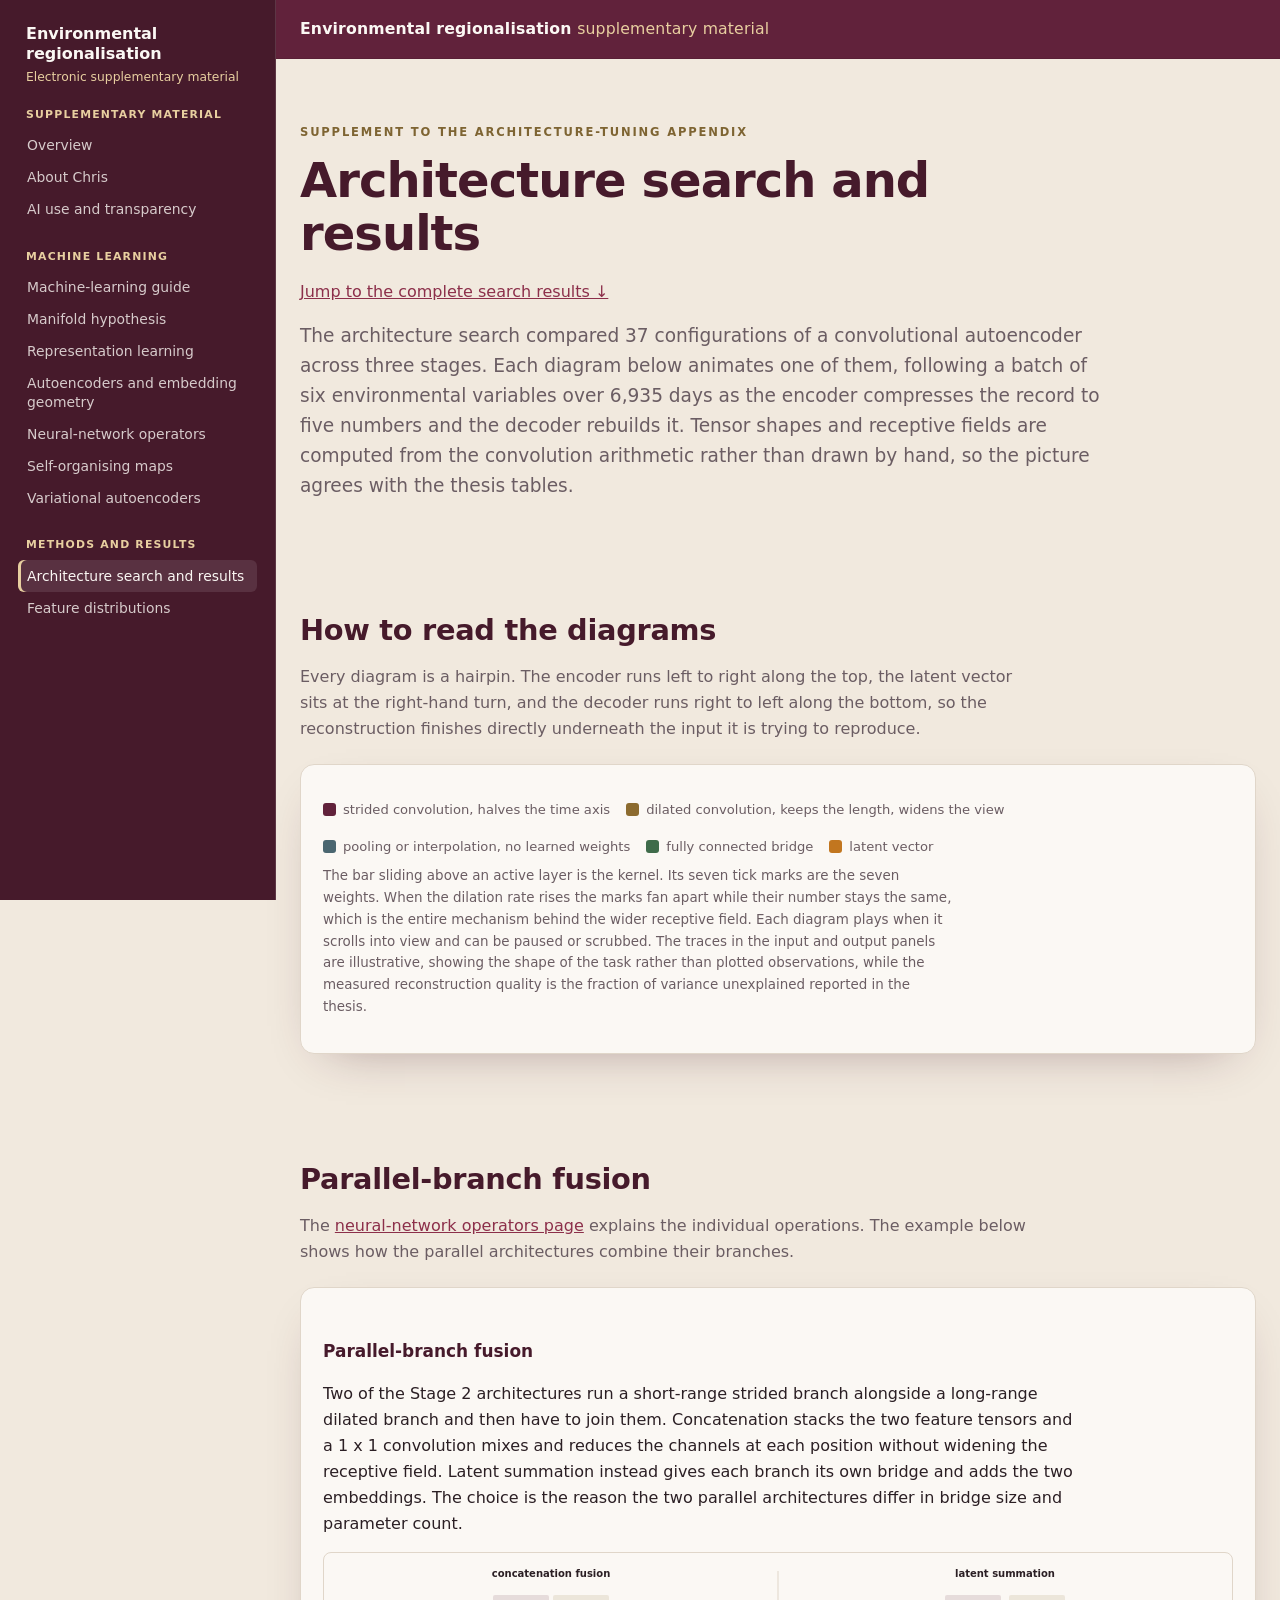
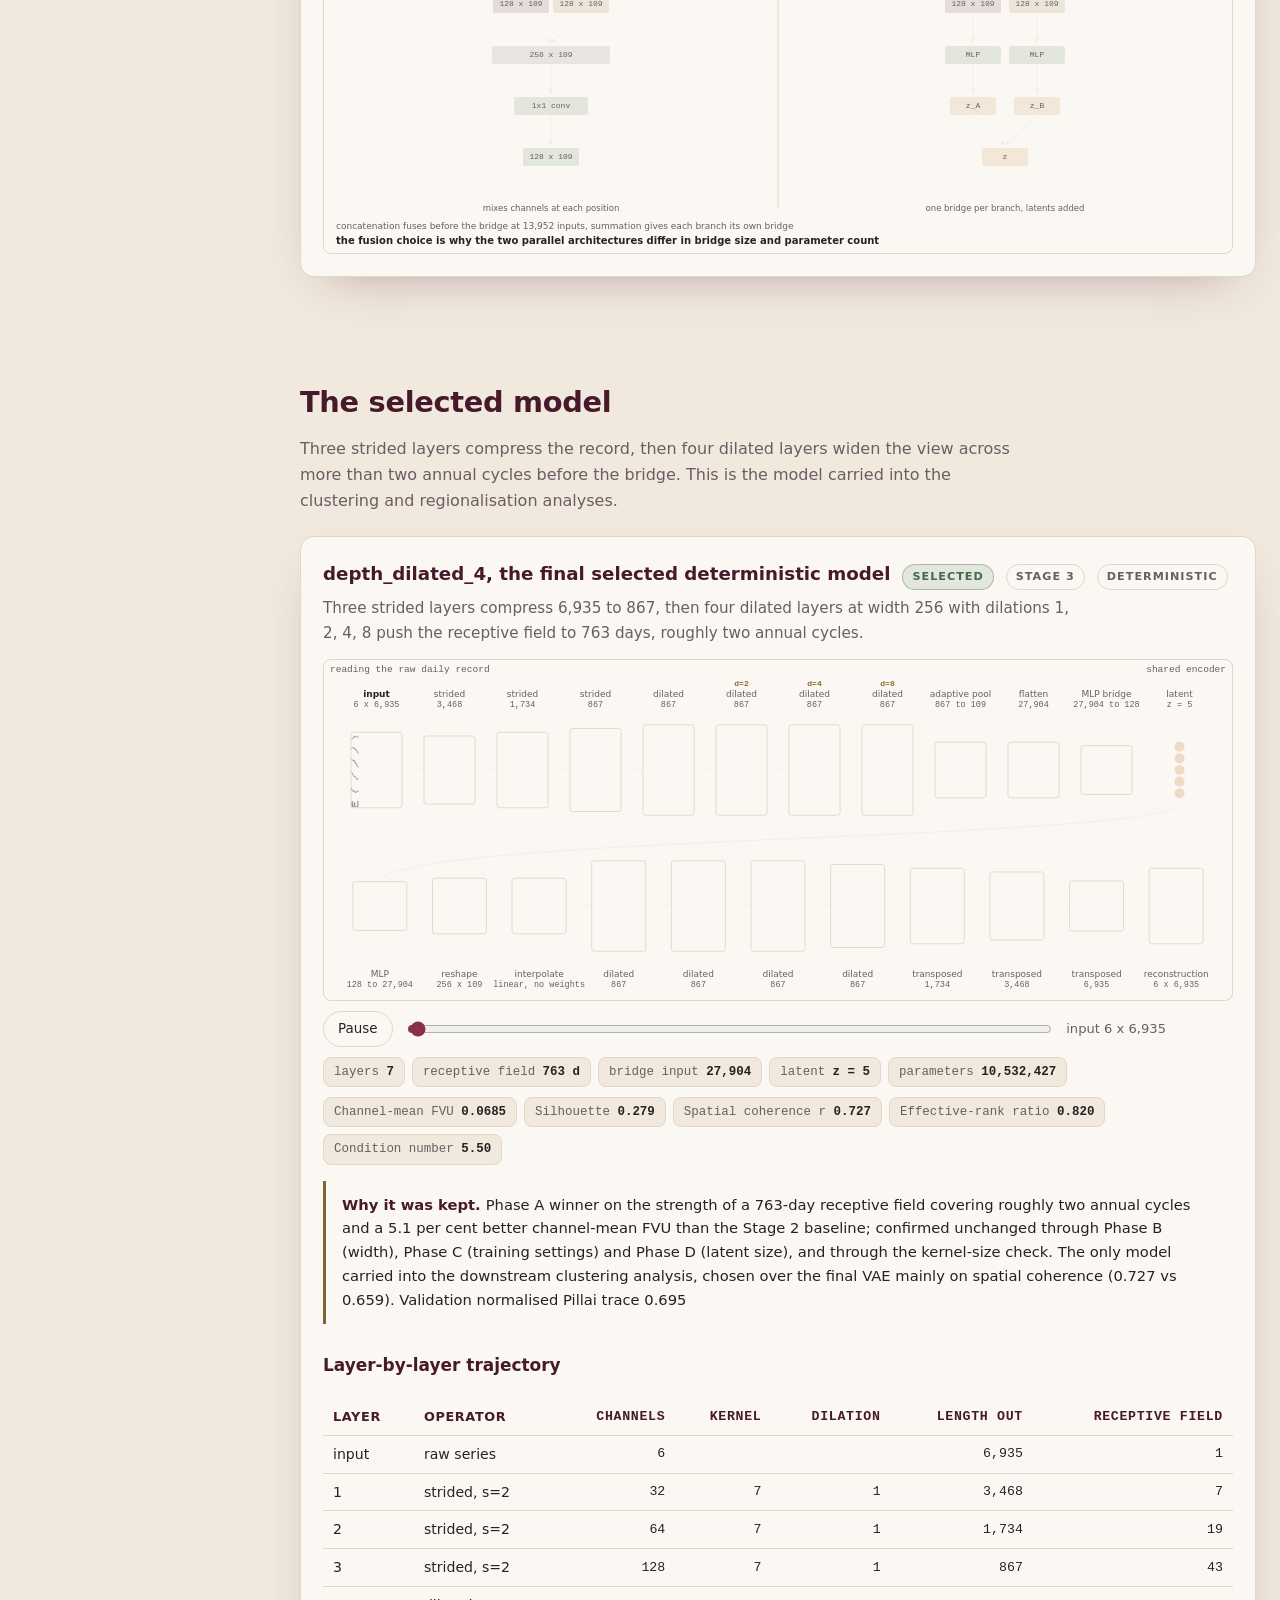
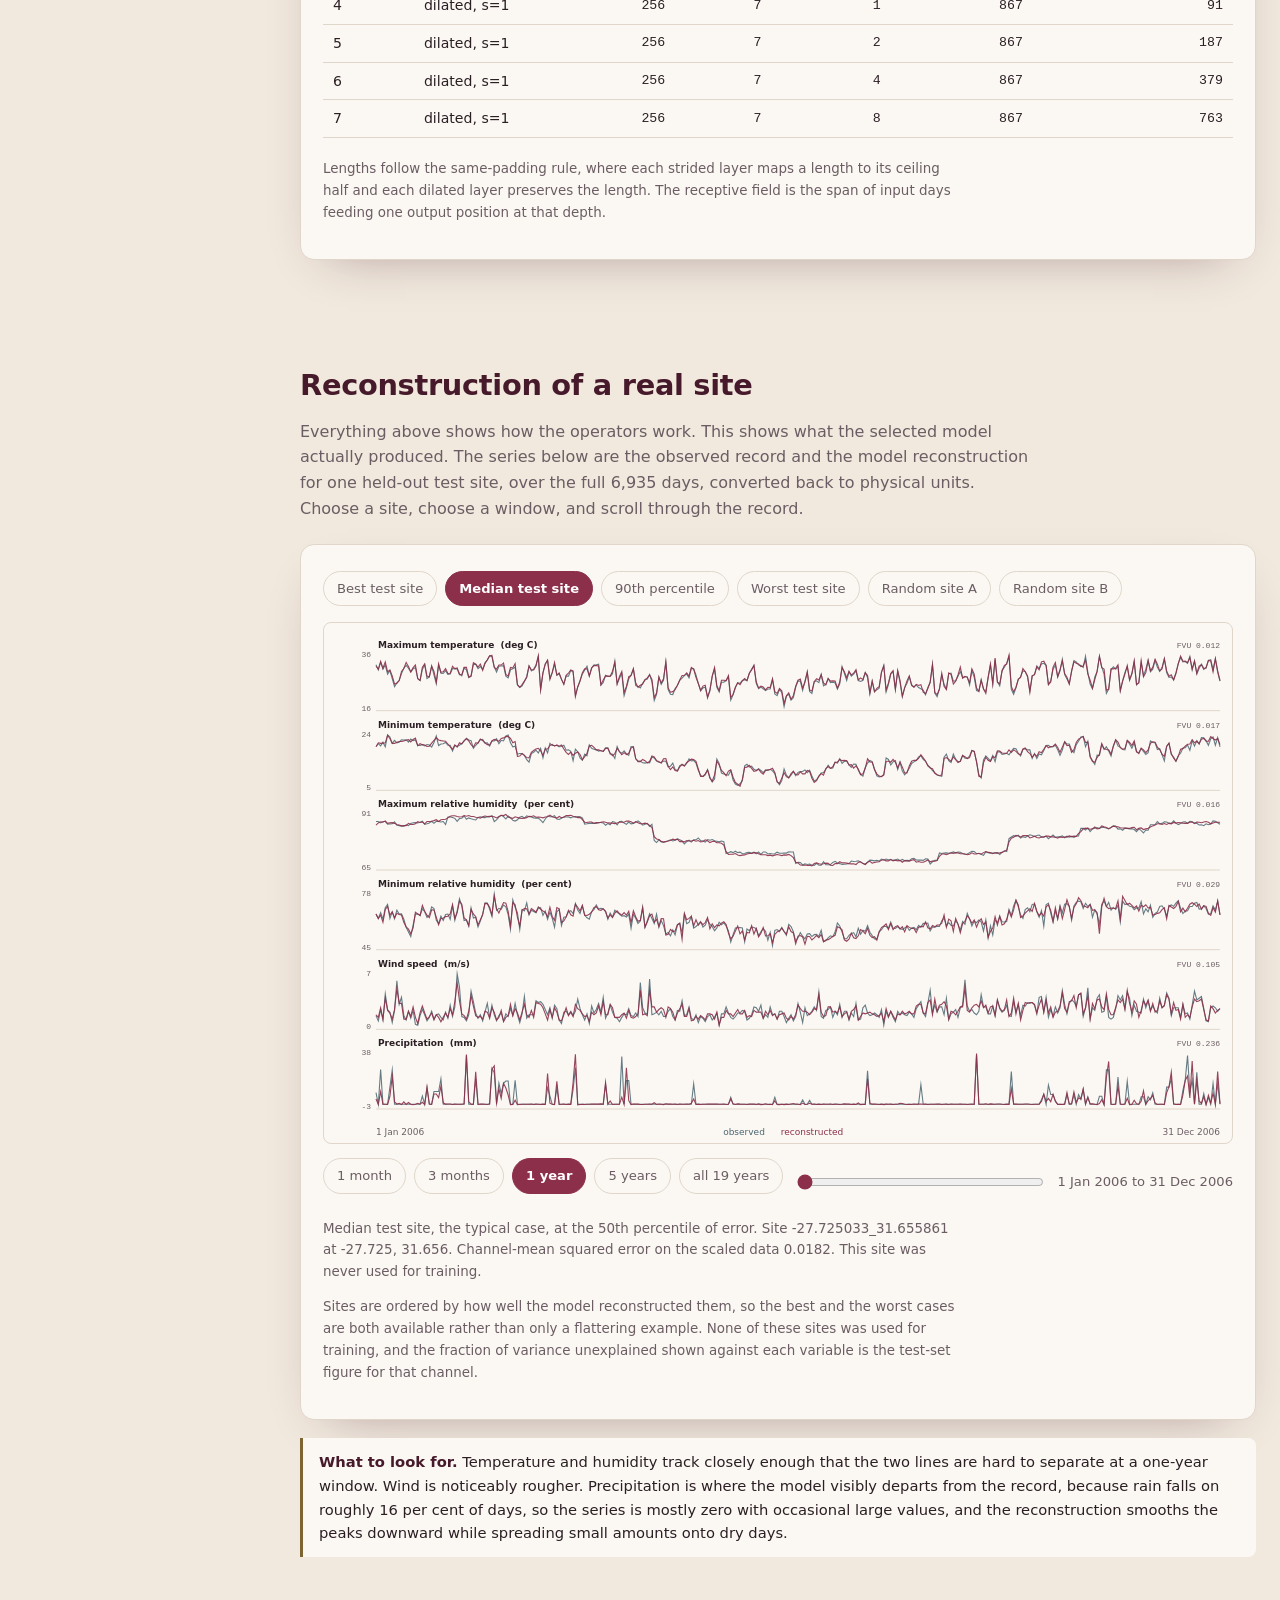
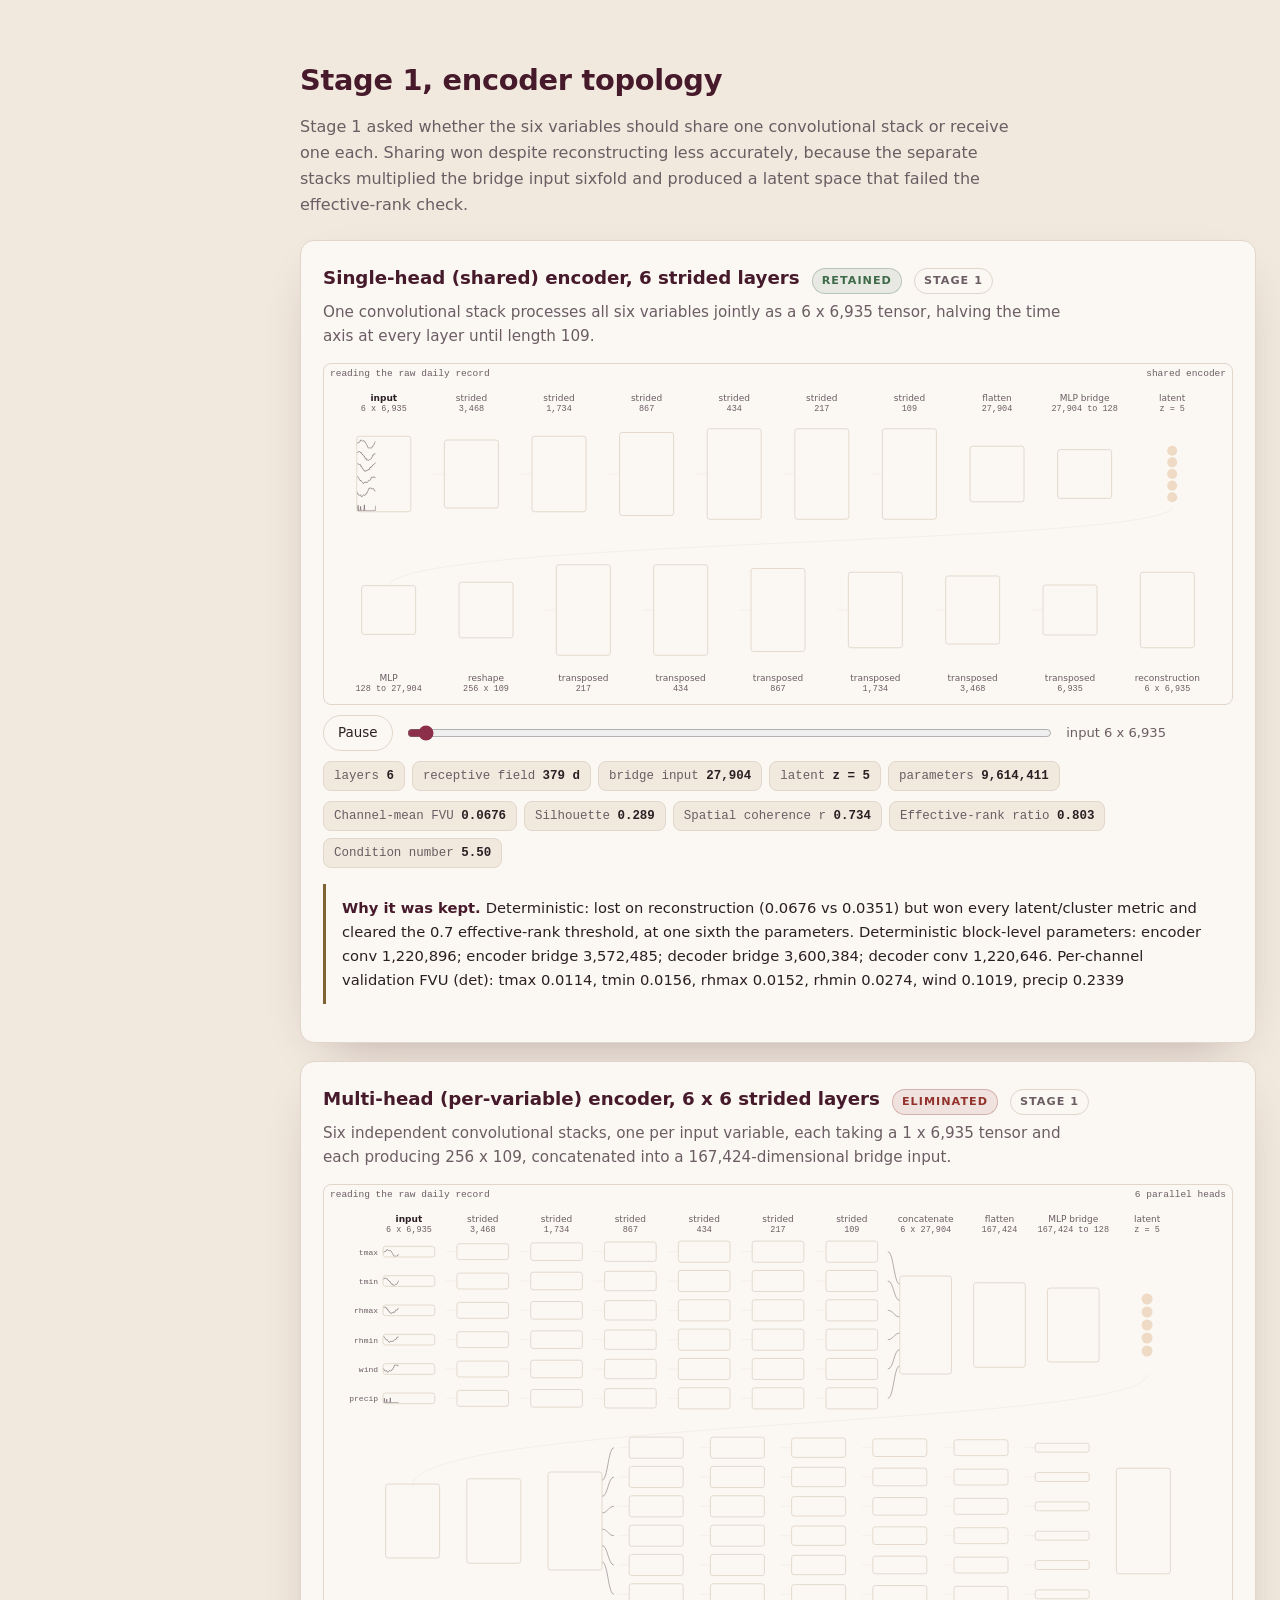
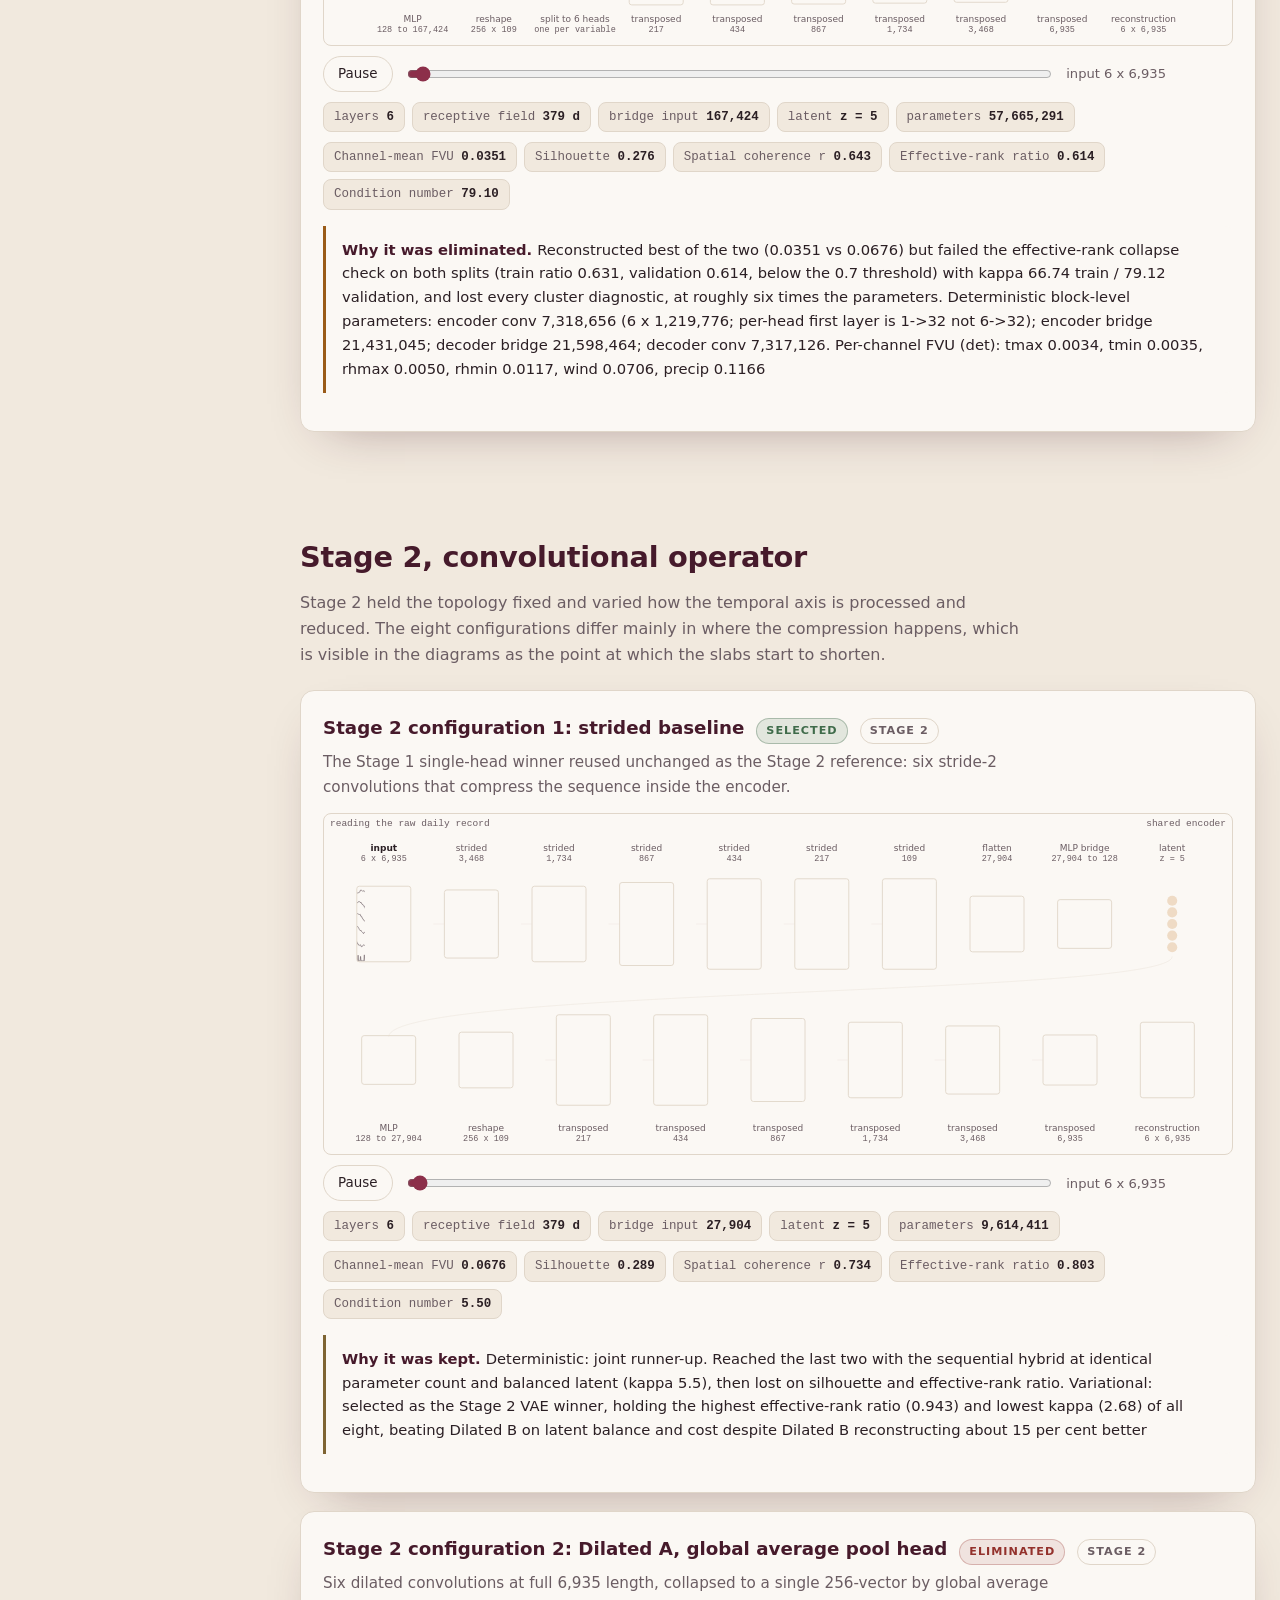
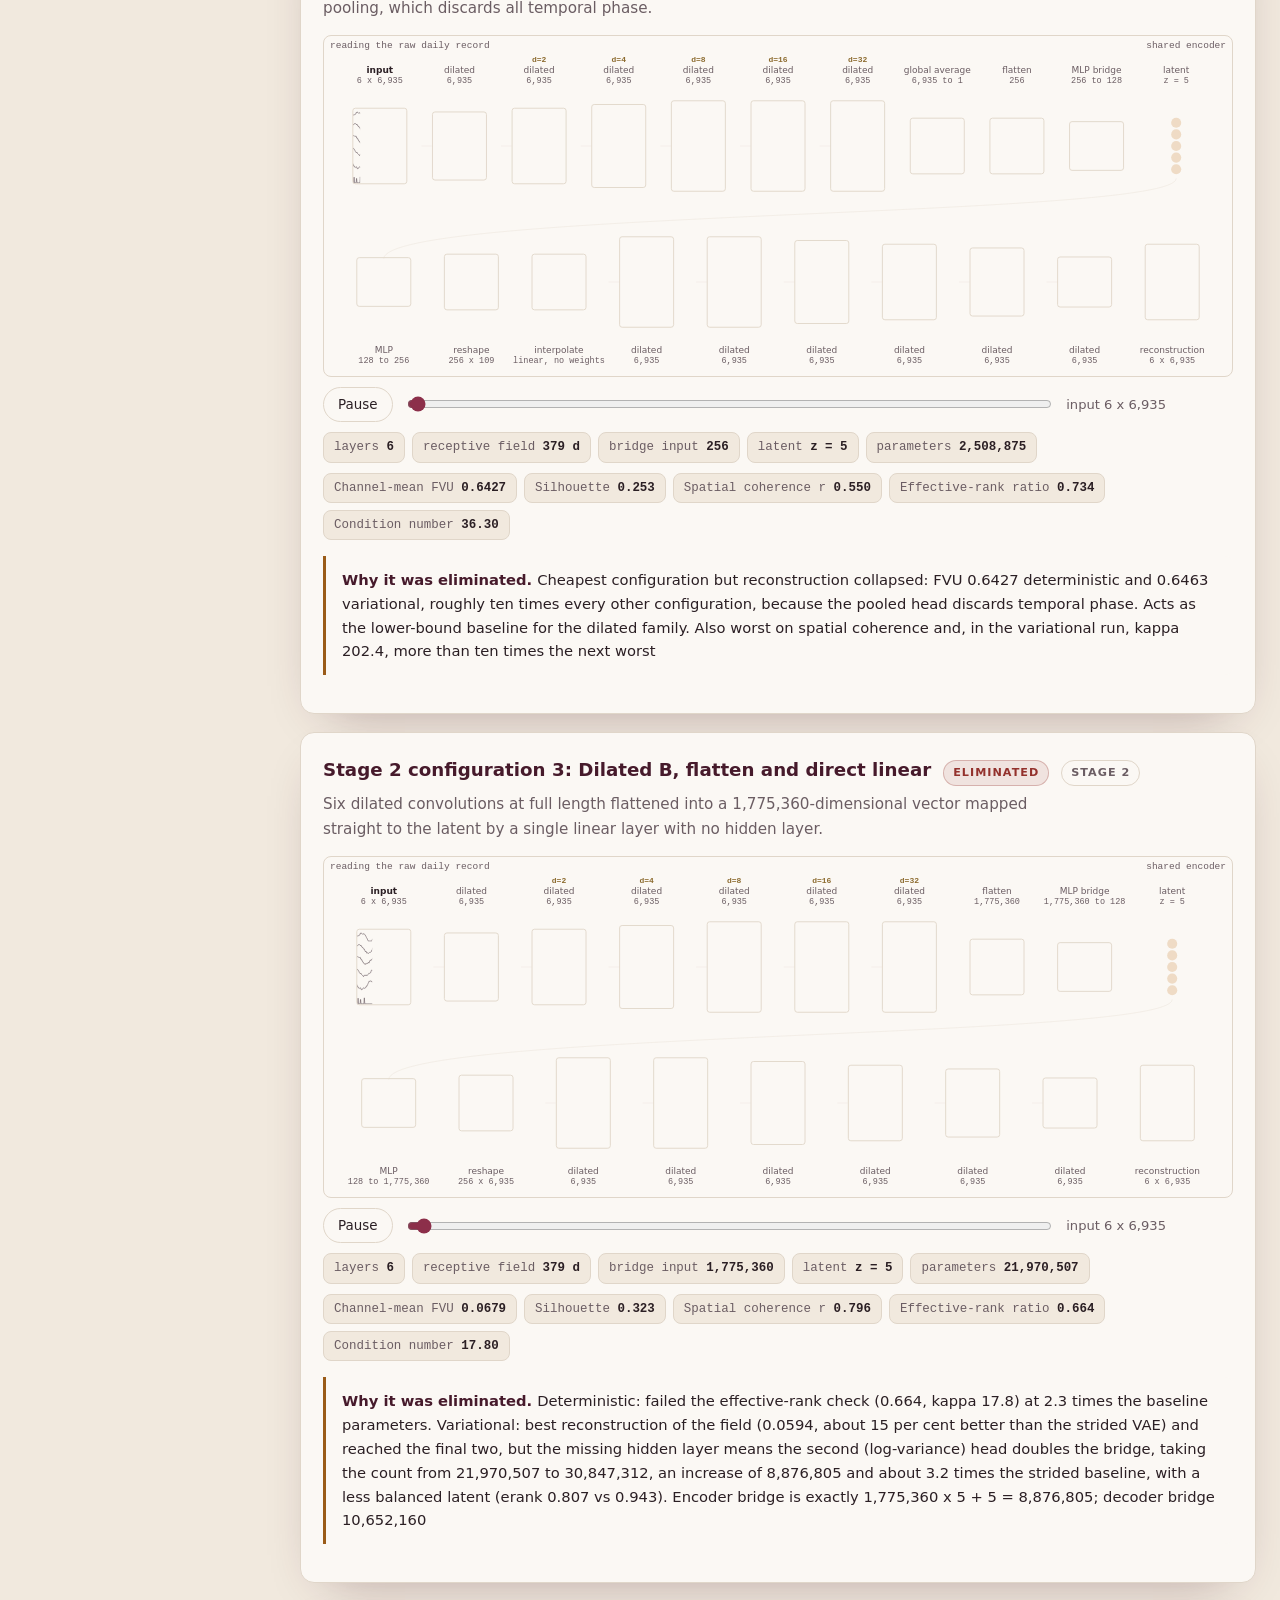
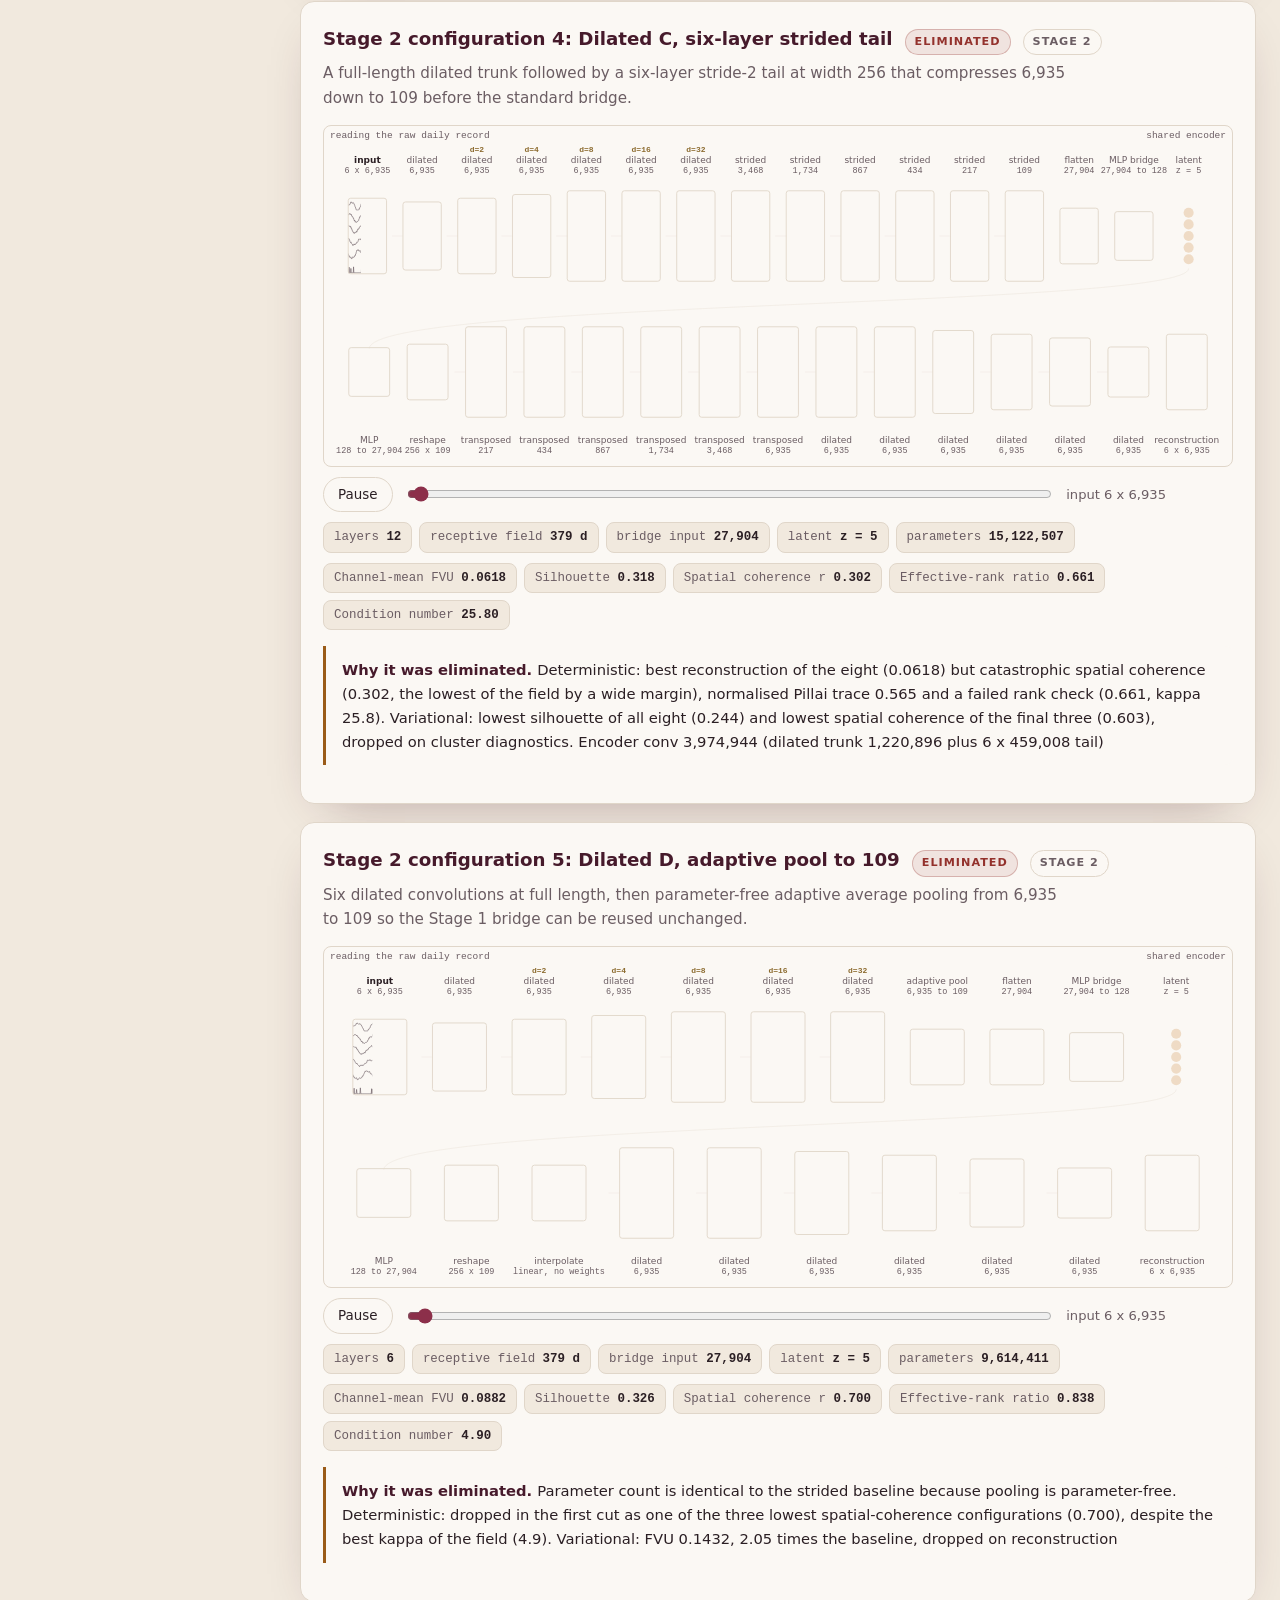
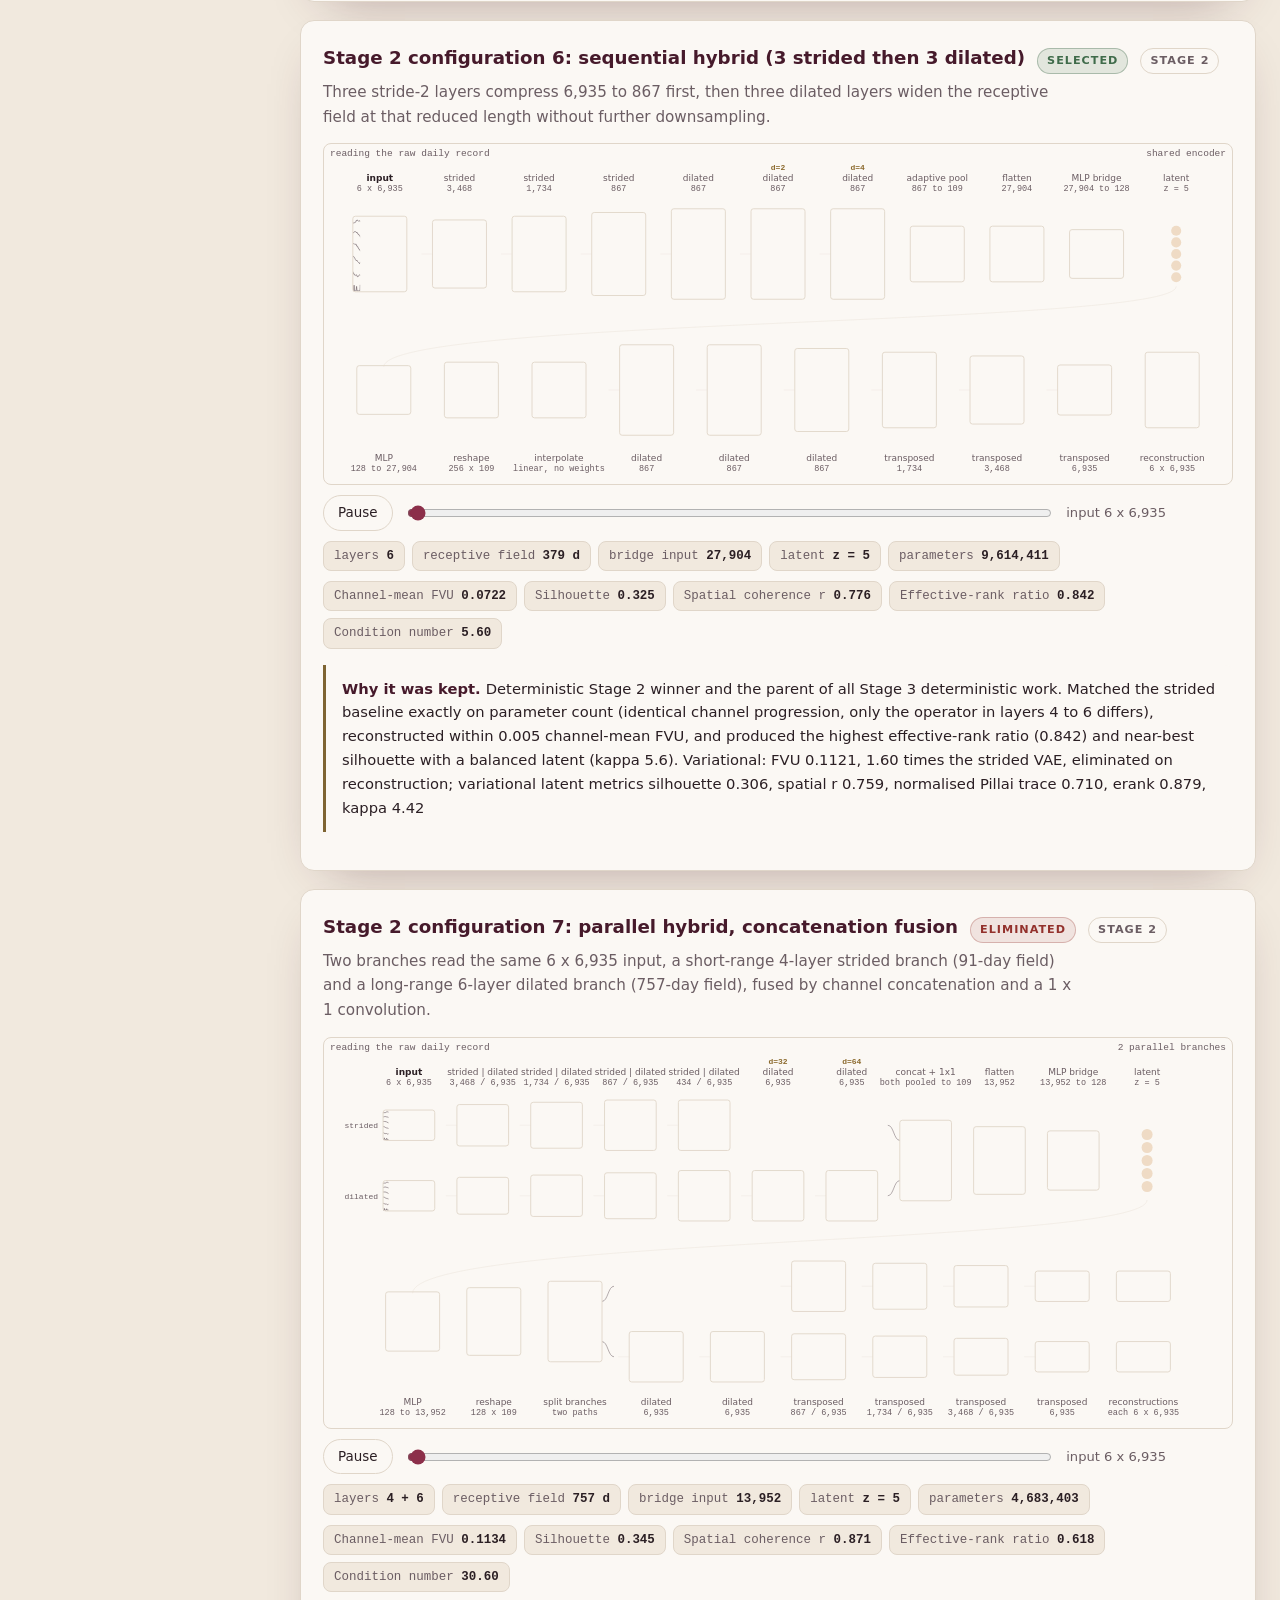
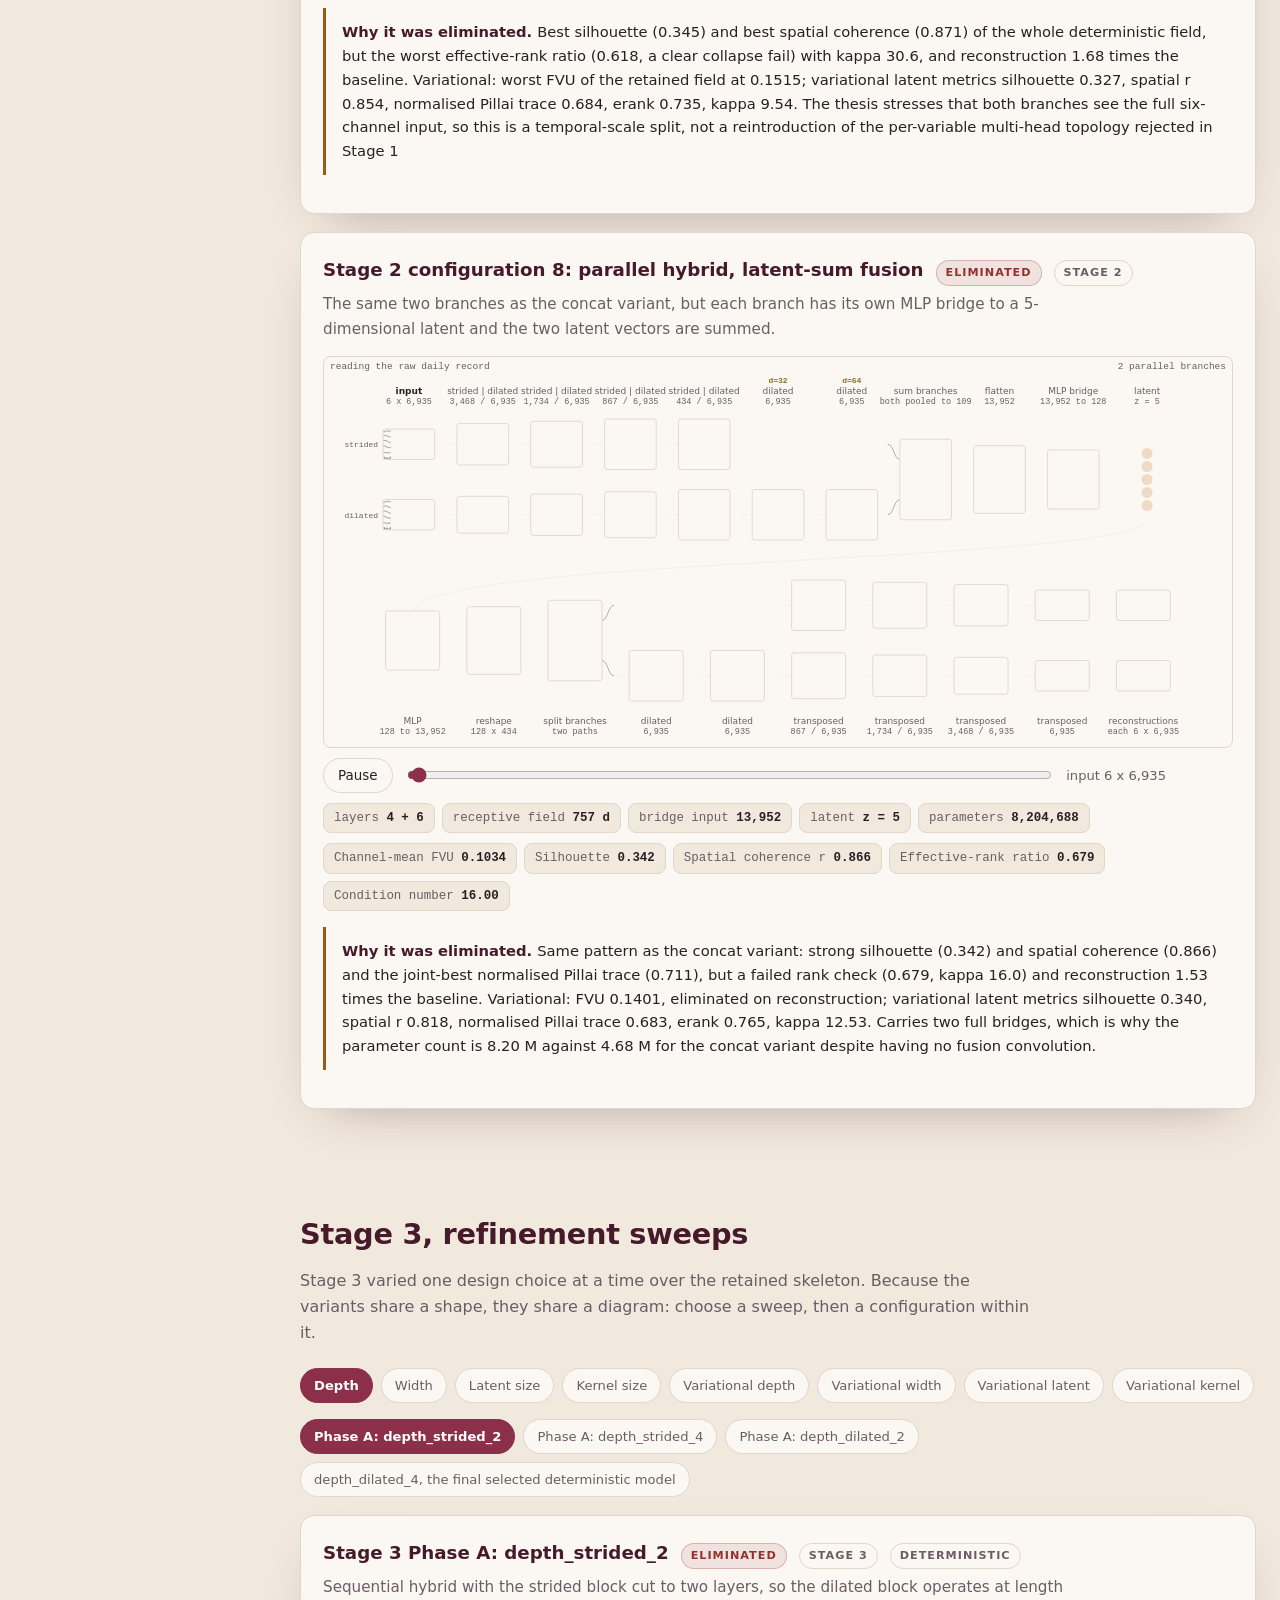
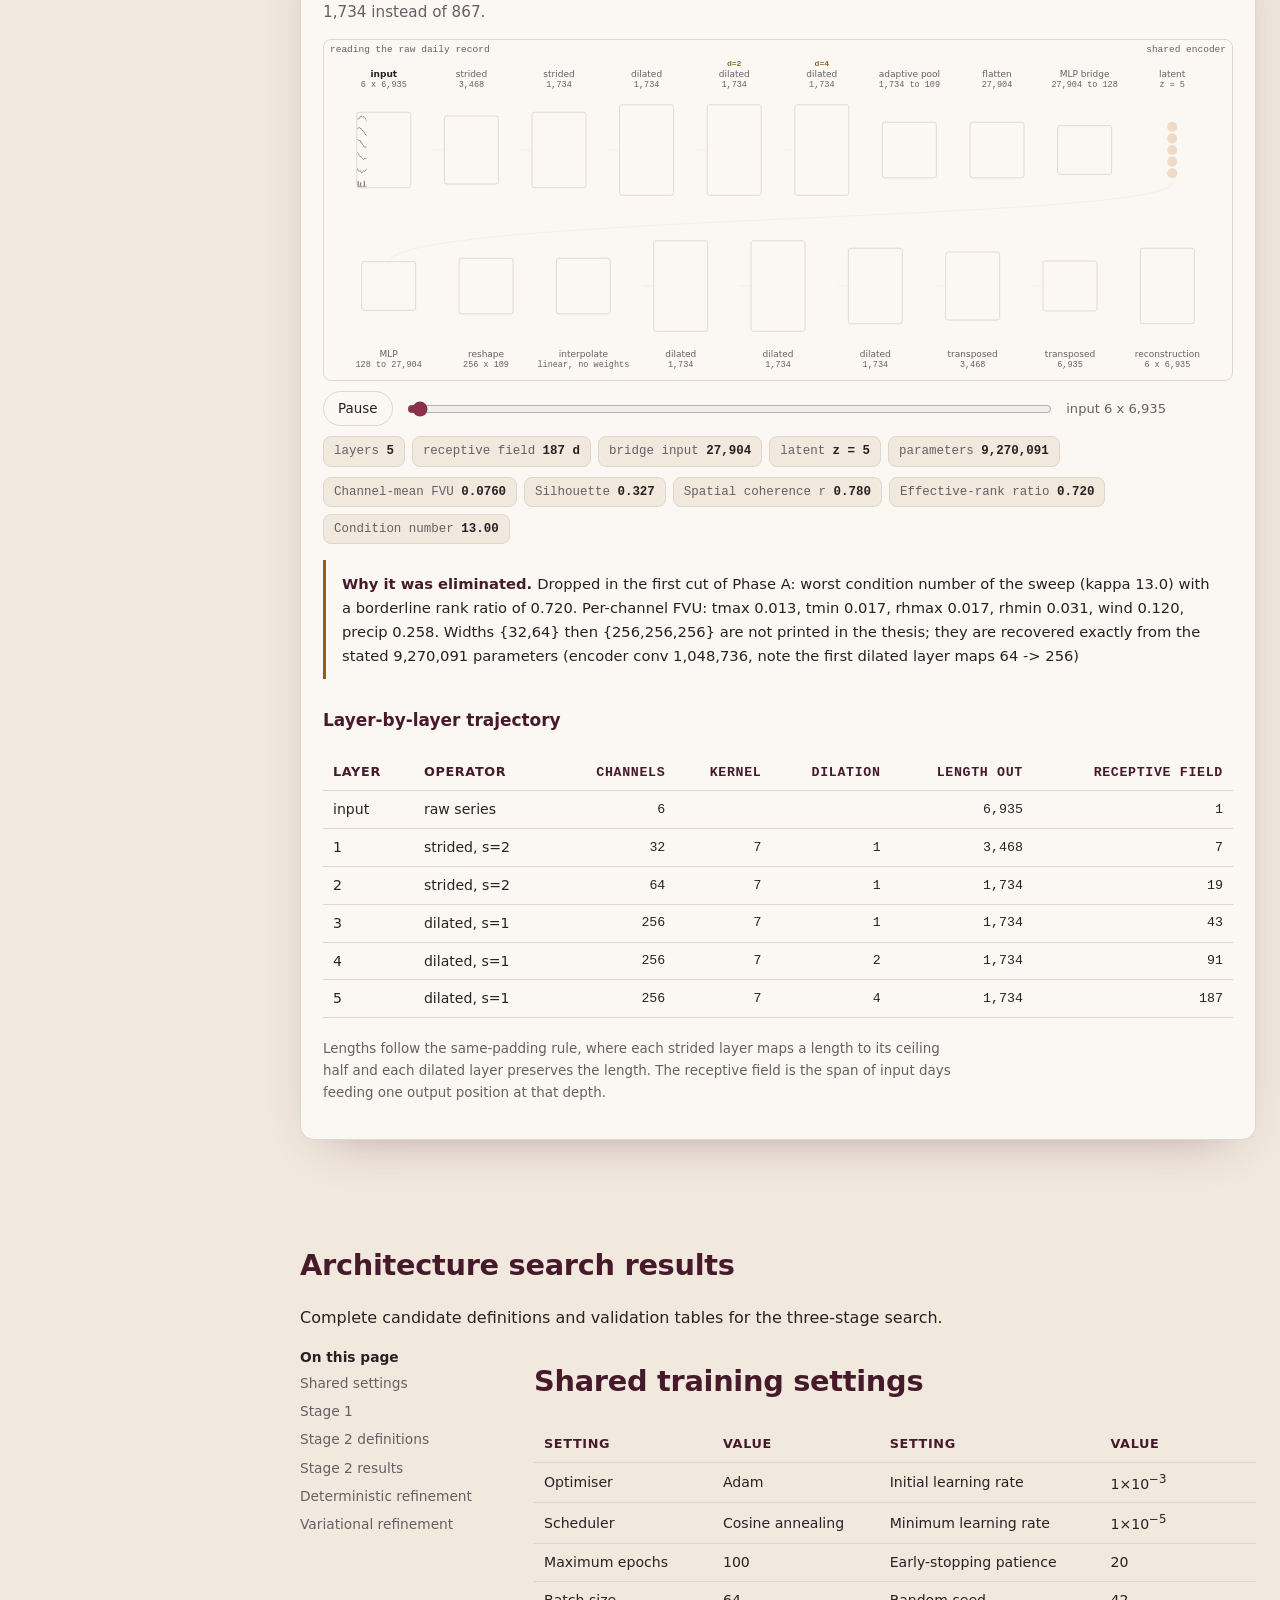
==== commit aee99394: "Publish current site: autoencoder-geometry rewrite, new operator and VAE demo pages ml-neural-networ" ====
--- a/architecture-results.html
+++ b/architecture-results.html
@@ -1,41 +1 @@
-<!doctype html>
-<html lang="en-GB">
-<head>
-<meta charset="utf-8"><meta name="viewport" content="width=device-width, initial-scale=1">
-<title>Architecture search results | Environmental regionalisation supplementary material</title>
-<meta name="description" content="Complete candidate definitions and validation tables from the three-stage autoencoder architecture search.">
-<meta name="robots" content="noindex, nofollow, noarchive, nosnippet, noimageindex, notranslate">
-<link rel="stylesheet" href="css/styles.css"><script defer src="js/site-nav.js"></script>
-</head>
-<body data-page="architecture-results">
-<header class="site-header"><div class="wrap"><a class="brand" href="index.html">Environmental regionalisation <span>supplementary material</span></a></div></header>
-<main>
-<section class="hero"><div class="wrap"><p class="eyebrow">Complete supplementary tables</p><h1>Architecture search results</h1><p class="lede">These tables contain the complete candidate definitions and validation results supporting the architecture decisions summarised in the thesis. The <a href="architectures.html">architecture search page</a> provides animated diagrams of the same configurations.</p></div></section>
-<div class="wrap layout">
-<aside class="toc" aria-label="Page contents"><strong>On this page</strong><a href="#settings">Shared settings</a><a href="#stage1">Stage 1</a><a href="#stage2-definitions">Stage 2 definitions</a><a href="#stage2-results">Stage 2 results</a><a href="#stage3-det">Deterministic refinement</a><a href="#stage3-vae">Variational refinement</a></aside>
-<div class="longform">
-<section id="settings"><h2>Shared training settings</h2><div class="table-scroll"><table><thead><tr><th>Setting</th><th>Value</th><th>Setting</th><th>Value</th></tr></thead><tbody><tr><td>Optimiser</td><td>Adam</td><td>Initial learning rate</td><td>1&times;10<sup>&minus;3</sup></td></tr><tr><td>Scheduler</td><td>Cosine annealing</td><td>Minimum learning rate</td><td>1&times;10<sup>&minus;5</sup></td></tr><tr><td>Maximum epochs</td><td>100</td><td>Early-stopping patience</td><td>20</td></tr><tr><td>Batch size</td><td>64</td><td>Random seed</td><td>42</td></tr><tr><td>Gradient clip norm</td><td>1.0</td><td>Latent dimension</td><td>5, unless varied</td></tr><tr><td>Deterministic loss</td><td>Unweighted MSE</td><td></td><td></td></tr></tbody></table></div></section>
-
-<section id="stage1"><h2>Stage 1: encoder topology</h2><p>The single-head encoder applied one convolutional stack jointly to all six variables. The multi-head encoder applied one stack per variable and concatenated the outputs.</p><div class="table-scroll"><table><thead><tr><th>Pipeline</th><th>Topology</th><th class="num">Parameters</th><th class="num">Mean FVU</th><th class="num">Silhouette</th><th class="num">Spatial r</th><th class="num">Normalised Pillai V&#771;</th><th class="num">Erank ratio</th><th class="num">&kappa;</th><th>Collapse</th></tr></thead><tbody><tr><td>Deterministic</td><td>Single-head</td><td class="num">9,614,411</td><td class="num">0.0676</td><td class="num">0.289</td><td class="num">0.734</td><td class="num">0.711</td><td class="num">0.803</td><td class="num">5.5</td><td>pass</td></tr><tr><td>Deterministic</td><td>Multi-head</td><td class="num">57,665,291</td><td class="num">0.0351</td><td class="num">0.276</td><td class="num">0.643</td><td class="num">0.644</td><td class="num">0.614</td><td class="num">79.1</td><td>fail</td></tr><tr><td>Variational</td><td>Single-head</td><td class="num">9,615,056</td><td class="num">0.0700</td><td class="num">0.289</td><td class="num">0.659</td><td class="num">0.690</td><td class="num">0.943</td><td class="num">2.68</td><td>pass</td></tr><tr><td>Variational</td><td>Multi-head</td><td class="num">57,665,936</td><td class="num">0.0553</td><td class="num">0.271</td><td class="num">0.643</td><td class="num">0.705</td><td class="num">0.937</td><td class="num">2.90</td><td>pass</td></tr></tbody></table></div></section>
-
-<section id="stage2-definitions"><h2>Stage 2: candidate definitions</h2><div class="table-scroll"><table><thead><tr><th>Configuration</th><th>Encoder blocks</th><th>Reduction to bridge</th><th>Receptive field</th><th>Parameters</th><th>Bridge input</th><th>Decoder</th></tr></thead><tbody><tr><td>Strided baseline</td><td>6 strided</td><td>Built into encoder</td><td>379</td><td>9.61 M</td><td>27,904</td><td>6 transposed strided</td></tr><tr><td>Dilated A</td><td>6 dilated</td><td>Global average pool</td><td>379</td><td>2.51 M</td><td>256</td><td>Broadcast, 6 transposed dilated</td></tr><tr><td>Dilated B</td><td>6 dilated</td><td>Flatten, direct linear</td><td>379</td><td>21.97 M</td><td>1,775,360</td><td>Linear, 6 transposed dilated</td></tr><tr><td>Dilated C</td><td>6 dilated, 6 strided tail</td><td>Flatten, MLP</td><td>379</td><td>15.12 M</td><td>27,904</td><td>Mirrored 12-layer stack</td></tr><tr><td>Dilated D</td><td>6 dilated</td><td>Adaptive pool to 109</td><td>379</td><td>9.61 M</td><td>27,904</td><td>Upsample, 6 transposed dilated</td></tr><tr><td>Hybrid sequential</td><td>3 strided, 3 dilated</td><td>Adaptive pool to 109</td><td>379</td><td>9.61 M</td><td>27,904</td><td>Mirrored hybrid</td></tr><tr><td>Parallel concat</td><td>4 strided || 6 dilated</td><td>Concatenate, 1&times;1 convolution</td><td>91 / 757</td><td>4.68 M</td><td>13,952</td><td>Mirrored branches</td></tr><tr><td>Parallel sum</td><td>4 strided || 6 dilated</td><td>MLP per branch, sum</td><td>91 / 757</td><td>8.20 M</td><td>13,952 per branch</td><td>Mirrored branches</td></tr></tbody></table></div></section>
-
-<section id="stage2-results"><h2>Stage 2: validation results</h2><h3>Deterministic pipeline</h3><div class="table-scroll"><table><thead><tr><th>Configuration</th><th class="num">Parameters</th><th class="num">FVU</th><th class="num">Silhouette</th><th class="num">Spatial r</th><th class="num">Pillai V&#771;</th><th class="num">Erank</th><th class="num">&kappa;</th><th>Collapse</th></tr></thead><tbody>
-<tr><td>Strided baseline</td><td class="num">9,614,411</td><td class="num">0.0676</td><td class="num">0.289</td><td class="num">0.734</td><td class="num">0.711</td><td class="num">0.803</td><td class="num">5.5</td><td>pass</td></tr><tr><td>Dilated A</td><td class="num">2,508,875</td><td class="num">0.6427</td><td class="num">0.253</td><td class="num">0.550</td><td class="num">0.617</td><td class="num">0.734</td><td class="num">36.3</td><td>pass</td></tr><tr><td>Dilated B</td><td class="num">21,970,507</td><td class="num">0.0679</td><td class="num">0.323</td><td class="num">0.796</td><td class="num">0.709</td><td class="num">0.664</td><td class="num">17.8</td><td>fail</td></tr><tr><td>Dilated C</td><td class="num">15,122,507</td><td class="num">0.0618</td><td class="num">0.318</td><td class="num">0.302</td><td class="num">0.565</td><td class="num">0.661</td><td class="num">25.8</td><td>fail</td></tr><tr><td>Dilated D</td><td class="num">9,614,411</td><td class="num">0.0882</td><td class="num">0.326</td><td class="num">0.700</td><td class="num">0.671</td><td class="num">0.838</td><td class="num">4.9</td><td>pass</td></tr><tr><td>Hybrid sequential</td><td class="num">9,614,411</td><td class="num">0.0722</td><td class="num">0.325</td><td class="num">0.776</td><td class="num">0.692</td><td class="num">0.842</td><td class="num">5.6</td><td>pass</td></tr><tr><td>Parallel concat</td><td class="num">4,683,403</td><td class="num">0.1134</td><td class="num">0.345</td><td class="num">0.871</td><td class="num">0.696</td><td class="num">0.618</td><td class="num">30.6</td><td>fail</td></tr><tr><td>Parallel sum</td><td class="num">8,204,688</td><td class="num">0.1034</td><td class="num">0.342</td><td class="num">0.866</td><td class="num">0.711</td><td class="num">0.679</td><td class="num">16.0</td><td>fail</td></tr></tbody></table></div>
-<h3>Variational pipeline</h3><div class="table-scroll"><table><thead><tr><th>Configuration</th><th class="num">Parameters</th><th class="num">FVU</th><th class="num">Silhouette</th><th class="num">Spatial r</th><th class="num">Pillai V&#771;</th><th class="num">Erank</th><th class="num">&kappa;</th><th>Collapse</th></tr></thead><tbody>
-<tr><td>Strided baseline</td><td class="num">9,615,056</td><td class="num">0.0700</td><td class="num">0.289</td><td class="num">0.659</td><td class="num">0.690</td><td class="num">0.943</td><td class="num">2.68</td><td>pass</td></tr><tr><td>Dilated A</td><td class="num">2,509,520</td><td class="num">0.6463</td><td class="num">0.274</td><td class="num">0.538</td><td class="num">0.618</td><td class="num">0.742</td><td class="num">202.4</td><td>pass</td></tr><tr><td>Dilated B</td><td class="num">30,847,312</td><td class="num">0.0594</td><td class="num">0.284</td><td class="num">0.707</td><td class="num">0.697</td><td class="num">0.807</td><td class="num">6.85</td><td>pass</td></tr><tr><td>Dilated C</td><td class="num">15,123,152</td><td class="num">0.0832</td><td class="num">0.244</td><td class="num">0.603</td><td class="num">0.693</td><td class="num">0.894</td><td class="num">3.35</td><td>pass</td></tr><tr><td>Dilated D</td><td class="num">9,615,056</td><td class="num">0.1432</td><td class="num">0.311</td><td class="num">0.759</td><td class="num">0.687</td><td class="num">0.855</td><td class="num">4.53</td><td>pass</td></tr><tr><td>Hybrid sequential</td><td class="num">9,615,056</td><td class="num">0.1121</td><td class="num">0.306</td><td class="num">0.759</td><td class="num">0.710</td><td class="num">0.879</td><td class="num">4.42</td><td>pass</td></tr><tr><td>Parallel concat</td><td class="num">4,684,048</td><td class="num">0.1515</td><td class="num">0.327</td><td class="num">0.854</td><td class="num">0.684</td><td class="num">0.735</td><td class="num">9.54</td><td>pass</td></tr><tr><td>Parallel sum</td><td class="num">8,205,978</td><td class="num">0.1401</td><td class="num">0.340</td><td class="num">0.818</td><td class="num">0.683</td><td class="num">0.765</td><td class="num">12.53</td><td>pass</td></tr></tbody></table></div></section>
-
-<section id="stage3-det"><h2>Stage 3: deterministic refinement</h2><h3>Depth and width</h3><div class="table-scroll"><table><thead><tr><th>Phase</th><th>Configuration</th><th class="num">Parameters</th><th class="num">FVU</th><th class="num">Silhouette</th><th class="num">Spatial r</th><th class="num">Erank</th><th class="num">&kappa;</th></tr></thead><tbody><tr><td>A</td><td>Stage 2 baseline</td><td class="num">9,614,411</td><td class="num">0.0722</td><td class="num">0.325</td><td class="num">0.776</td><td class="num">0.842</td><td class="num">5.6</td></tr><tr><td>A</td><td>depth_strided_2</td><td class="num">9,270,091</td><td class="num">0.0760</td><td class="num">0.327</td><td class="num">0.780</td><td class="num">0.720</td><td class="num">13.0</td></tr><tr><td>A</td><td>depth_strided_4</td><td class="num">9,844,043</td><td class="num">0.0769</td><td class="num">0.274</td><td class="num">0.762</td><td class="num">0.767</td><td class="num">8.9</td></tr><tr><td>A</td><td>depth_dilated_2</td><td class="num">8,696,395</td><td class="num">0.0832</td><td class="num">0.342</td><td class="num">0.831</td><td class="num">0.771</td><td class="num">8.1</td></tr><tr><td>A</td><td>depth_dilated_4</td><td class="num">10,532,427</td><td class="num">0.0685</td><td class="num">0.279</td><td class="num">0.727</td><td class="num">0.820</td><td class="num">5.5</td></tr><tr><td>B</td><td>depth_dilated_4 reference</td><td class="num">10,532,427</td><td class="num">0.0685</td><td class="num">0.279</td><td class="num">0.727</td><td class="num">0.820</td><td class="num">5.5</td></tr><tr><td>B</td><td>width_narrow</td><td class="num">4,428,331</td><td class="num">0.1128</td><td class="num">0.304</td><td class="num">0.785</td><td class="num">0.757</td><td class="num">7.5</td></tr><tr><td>B</td><td>width_wide</td><td class="num">18,313,835</td><td class="num">0.0528</td><td class="num">0.256</td><td class="num">0.725</td><td class="num">0.799</td><td class="num">6.9</td></tr></tbody></table></div>
-<h3>Training settings</h3><div class="table-scroll"><table><thead><tr><th>Run</th><th class="num">FVU</th><th class="num">Silhouette</th><th class="num">Spatial r</th><th class="num">Erank</th><th class="num">&kappa;</th><th>Outcome</th></tr></thead><tbody><tr><td>Reference</td><td class="num">0.0685</td><td class="num">0.279</td><td class="num">0.727</td><td class="num">0.820</td><td class="num">5.5</td><td>retained</td></tr><tr><td>Lower learning rate</td><td class="num">0.0909</td><td class="num">0.305</td><td class="num">0.830</td><td class="num">0.711</td><td class="num">9.1</td><td>rejected</td></tr><tr><td>Dropout</td><td class="num">0.0919</td><td class="num">0.254</td><td class="num">0.698</td><td class="num">0.827</td><td class="num">5.2</td><td>rejected</td></tr><tr><td>Weight decay</td><td class="num">0.6345</td><td>N/A</td><td>N/A</td><td>fail</td><td class="num">1.0</td><td>collapsed</td></tr><tr><td>Dropout and weight decay</td><td class="num">0.6479</td><td>N/A</td><td>N/A</td><td>fail</td><td class="num">1.0</td><td>collapsed</td></tr><tr><td>Batch size 128</td><td class="num">0.0839</td><td class="num">0.311</td><td class="num">0.764</td><td class="num">0.794</td><td class="num">8.4</td><td>rejected</td></tr></tbody></table></div>
-<h3>Latent dimensionality</h3><div class="table-scroll"><table><thead><tr><th>z</th><th class="num">FVU</th><th class="num">Silhouette</th><th class="num">Spatial r</th><th class="num">Pillai V&#771;</th><th class="num">Erank</th><th class="num">&kappa;</th></tr></thead><tbody><tr><td>3</td><td class="num">0.0814</td><td class="num">0.318</td><td class="num">0.695</td><td class="num">0.701</td><td class="num">0.873</td><td class="num">3.8</td></tr><tr><td>5</td><td class="num">0.0685</td><td class="num">0.279</td><td class="num">0.727</td><td class="num">0.695</td><td class="num">0.820</td><td class="num">5.5</td></tr><tr><td>7</td><td class="num">0.0651</td><td class="num">0.262</td><td class="num">0.751</td><td class="num">0.694</td><td class="num">0.784</td><td class="num">7.6</td></tr><tr><td>10</td><td class="num">0.0623</td><td class="num">0.270</td><td class="num">0.696</td><td class="num">0.672</td><td class="num">0.647</td><td class="num">28.8</td></tr></tbody></table></div>
-<h3>Kernel size</h3><div class="table-scroll"><table><thead><tr><th>k</th><th class="num">Parameters</th><th class="num">RF days</th><th class="num">FVU</th><th class="num">Silhouette</th><th class="num">Spatial r</th><th class="num">Erank</th><th class="num">&kappa;</th></tr></thead><tbody><tr><td>3</td><td class="num">8,613,963</td><td class="num">255</td><td class="num">0.0793</td><td class="num">0.290</td><td class="num">0.764</td><td class="num">0.727</td><td class="num">11.72</td></tr><tr><td>7</td><td class="num">10,532,427</td><td class="num">763</td><td class="num">0.0685</td><td class="num">0.279</td><td class="num">0.727</td><td class="num">0.820</td><td class="num">5.5</td></tr><tr><td>15</td><td class="num">14,369,355</td><td class="num">1,779</td><td class="num">0.0665</td><td class="num">0.254</td><td class="num">0.649</td><td class="num">0.738</td><td class="num">11.17</td></tr><tr><td>30</td><td class="num">21,563,595</td><td class="num">3,684</td><td class="num">0.1544</td><td class="num">0.293</td><td class="num">0.741</td><td class="num">0.624</td><td class="num">15.54</td></tr></tbody></table></div></section>
-
-<section id="stage3-vae"><h2>Stage 3: variational refinement</h2><h3>Depth and width</h3><div class="table-scroll"><table><thead><tr><th>Phase</th><th>Configuration</th><th class="num">Parameters</th><th class="num">FVU</th><th class="num">Silhouette</th><th class="num">Spatial r</th><th class="num">Erank</th><th class="num">&kappa;</th></tr></thead><tbody><tr><td>A</td><td>depth_2</td><td class="num">28,554,512</td><td class="num">0.0657</td><td class="num">0.287</td><td class="num">0.621</td><td class="num">0.956</td><td class="num">2.13</td></tr><tr><td>A</td><td>depth_3</td><td class="num">28,669,392</td><td class="num">0.0700</td><td class="num">0.316</td><td class="num">0.669</td><td class="num">0.943</td><td class="num">2.46</td></tr><tr><td>A</td><td>depth_4</td><td class="num">29,161,424</td><td class="num">0.0706</td><td class="num">0.293</td><td class="num">0.626</td><td class="num">0.945</td><td class="num">2.36</td></tr><tr><td>A</td><td>depth_5</td><td class="num">15,802,576</td><td class="num">0.0760</td><td class="num">0.269</td><td class="num">0.647</td><td class="num">0.940</td><td class="num">2.59</td></tr><tr><td>A</td><td>depth_6 reference</td><td class="num">9,615,056</td><td class="num">0.0700</td><td class="num">0.289</td><td class="num">0.659</td><td class="num">0.943</td><td class="num">2.68</td></tr><tr><td>A</td><td>depth_7</td><td class="num">6,980,304</td><td class="num">0.0778</td><td class="num">0.244</td><td class="num">0.637</td><td class="num">0.944</td><td class="num">2.41</td></tr><tr><td>A</td><td>depth_8</td><td class="num">6,121,936</td><td class="num">0.0823</td><td class="num">0.220</td><td class="num">0.611</td><td class="num">0.946</td><td class="num">2.41</td></tr><tr><td>B</td><td>width_narrow</td><td class="num">4,199,344</td><td class="num">0.1443</td><td class="num">0.297</td><td class="num">0.722</td><td class="num">0.867</td><td class="num">4.24</td></tr><tr><td>B</td><td>reference</td><td class="num">9,615,056</td><td class="num">0.0700</td><td class="num">0.289</td><td class="num">0.659</td><td class="num">0.943</td><td class="num">2.68</td></tr><tr><td>B</td><td>width_wide</td><td class="num">16,249,328</td><td class="num">0.0599</td><td class="num">0.240</td><td class="num">0.559</td><td class="num">0.945</td><td class="num">2.51</td></tr></tbody></table></div>
-<h3>Training settings</h3><div class="table-scroll"><table><thead><tr><th>Run</th><th class="num">FVU</th><th class="num">Silhouette</th><th class="num">Spatial r</th><th class="num">Pillai V&#771;</th><th class="num">Erank</th><th class="num">&kappa;</th></tr></thead><tbody><tr><td>Reference</td><td class="num">0.0700</td><td class="num">0.289</td><td class="num">0.659</td><td class="num">0.690</td><td class="num">0.943</td><td class="num">2.68</td></tr><tr><td>AdamW and weight decay</td><td class="num">0.0698</td><td class="num">0.273</td><td class="num">0.674</td><td class="num">0.658</td><td class="num">0.955</td><td class="num">2.39</td></tr><tr><td>AdamW, dropout and weight decay</td><td class="num">0.1013</td><td class="num">0.287</td><td class="num">0.663</td><td class="num">0.689</td><td class="num">0.936</td><td class="num">2.59</td></tr><tr><td>Batch size 128</td><td class="num">0.0808</td><td class="num">0.266</td><td class="num">0.710</td><td class="num">0.664</td><td class="num">0.922</td><td class="num">2.81</td></tr><tr><td>Dropout</td><td class="num">0.0975</td><td class="num">0.288</td><td class="num">0.658</td><td class="num">0.691</td><td class="num">0.937</td><td class="num">2.50</td></tr><tr><td>Lower learning rate</td><td class="num">0.1013</td><td class="num">0.282</td><td class="num">0.772</td><td class="num">0.698</td><td class="num">0.836</td><td class="num">5.40</td></tr></tbody></table></div>
-<h3>Latent dimensionality</h3><div class="table-scroll"><table><thead><tr><th>z</th><th class="num">FVU</th><th class="num">Silhouette</th><th class="num">Spatial r</th><th class="num">Pillai V&#771;</th><th class="num">Erank</th><th class="num">&kappa;</th></tr></thead><tbody><tr><td>3</td><td class="num">0.0936</td><td class="num">0.310</td><td class="num">0.709</td><td class="num">0.666</td><td class="num">0.949</td><td class="num">2.28</td></tr><tr><td>5</td><td class="num">0.0700</td><td class="num">0.289</td><td class="num">0.659</td><td class="num">0.690</td><td class="num">0.943</td><td class="num">2.68</td></tr><tr><td>7</td><td class="num">0.0661</td><td class="num">0.238</td><td class="num">0.635</td><td class="num">0.692</td><td class="num">0.929</td><td class="num">3.60</td></tr><tr><td>10</td><td class="num">0.0653</td><td class="num">0.197</td><td class="num">0.603</td><td class="num">0.708</td><td class="num">0.930</td><td class="num">3.53</td></tr></tbody></table></div>
-<h3>Kernel size</h3><div class="table-scroll"><table><thead><tr><th>k</th><th class="num">Parameters</th><th class="num">FVU</th><th class="num">Silhouette</th><th class="num">Spatial r</th><th class="num">Erank</th><th class="num">&kappa;</th></tr></thead><tbody><tr><td>3</td><td class="num">8,220,880</td><td class="num">0.0917</td><td class="num">0.298</td><td class="num">0.722</td><td class="num">0.887</td><td class="num">3.72</td></tr><tr><td>7</td><td class="num">9,615,056</td><td class="num">0.0700</td><td class="num">0.289</td><td class="num">0.659</td><td class="num">0.943</td><td class="num">2.68</td></tr><tr><td>15</td><td class="num">12,403,408</td><td class="num">0.0709</td><td class="num">0.258</td><td class="num">0.640</td><td class="num">0.940</td><td class="num">2.40</td></tr><tr><td>30</td><td class="num">17,565,776</td><td class="num">0.0817</td><td class="num">0.265</td><td class="num">0.512</td><td class="num">0.783</td><td class="num">386.8</td></tr></tbody></table></div></section>
-</div></div>
-</main>
-<footer class="site-footer"><div class="wrap"><p>Electronic supplementary material for a Master of Commerce thesis, Stellenbosch University.</p></div></footer>
-</body>
-</html>
+<!doctype html><html lang="en-GB"><head><meta charset="utf-8"><title>Architecture search results</title><meta name="robots" content="noindex, nofollow, noarchive"><script>location.replace('architectures.html'+(location.hash?'#results-'+location.hash.slice(1):'#search-results'));</script></head><body><p><a href="architectures.html#search-results">Architecture search results have moved here.</a></p></body></html>
